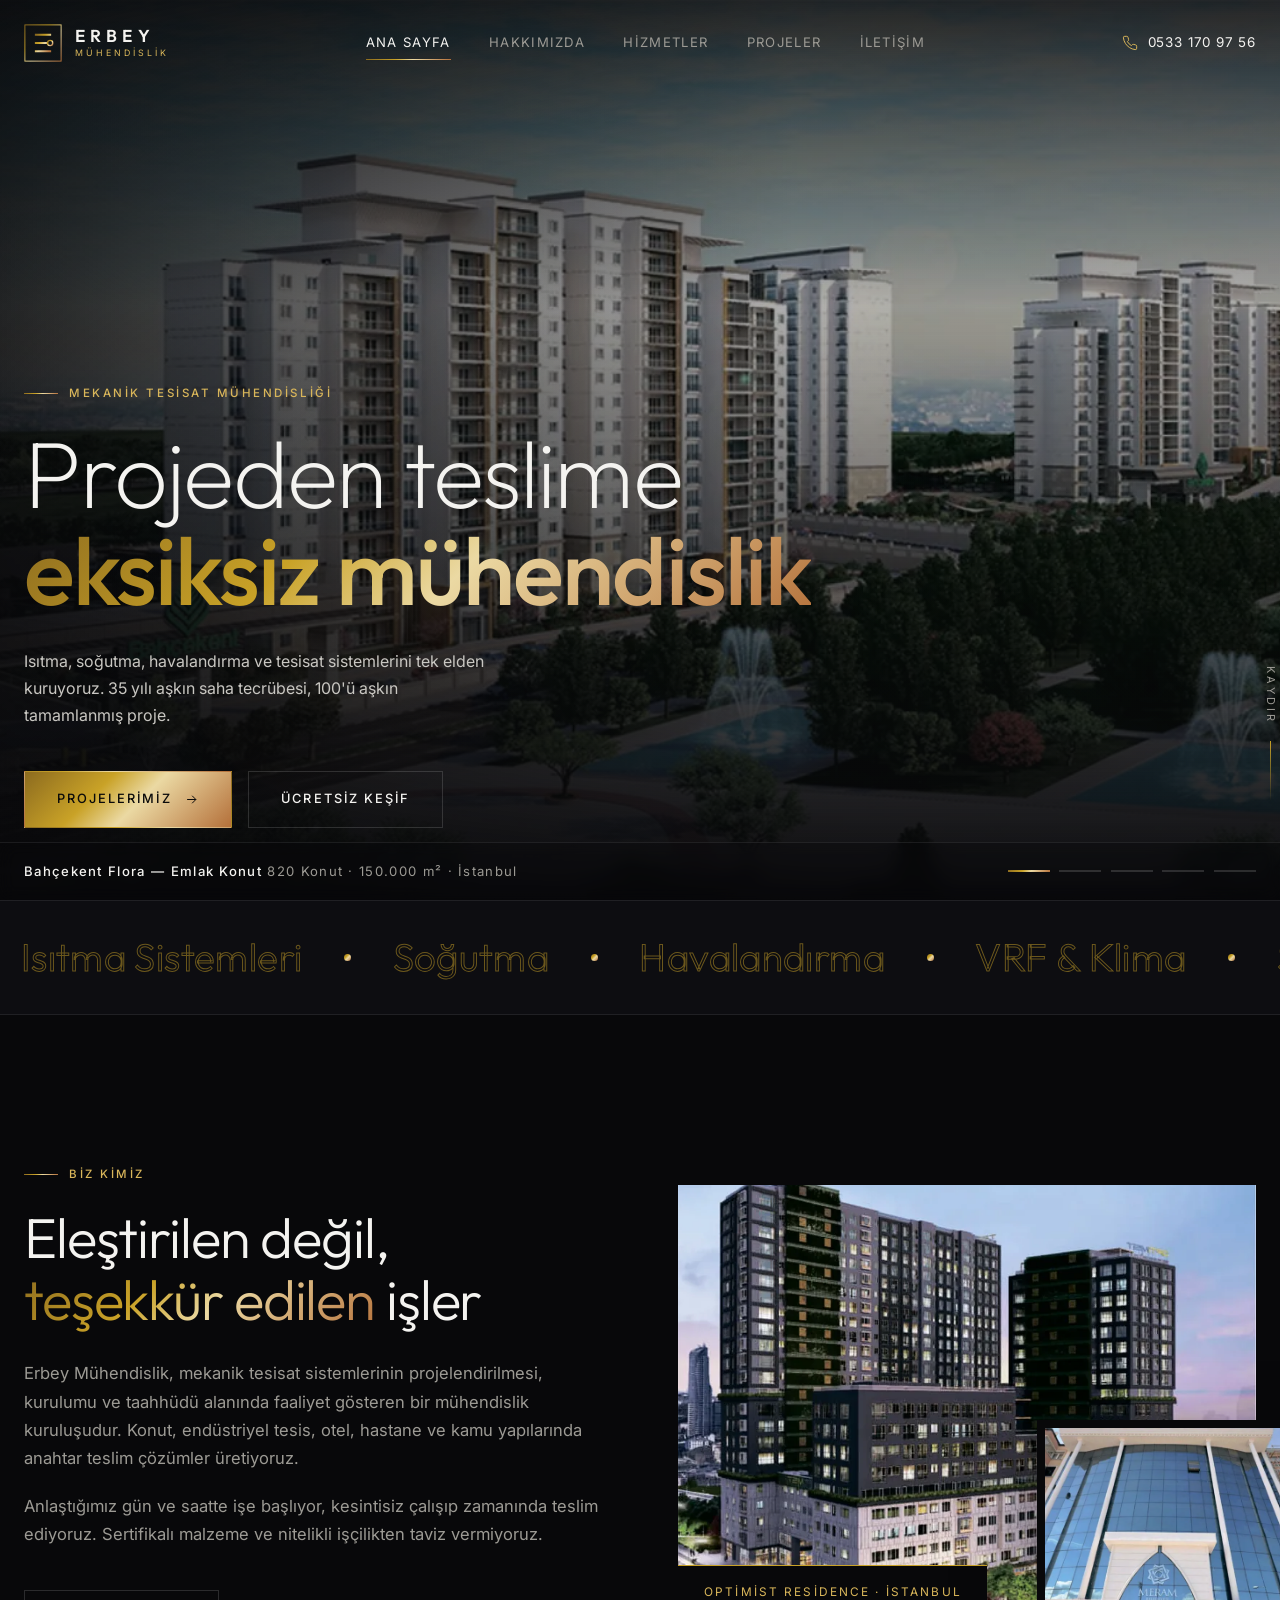
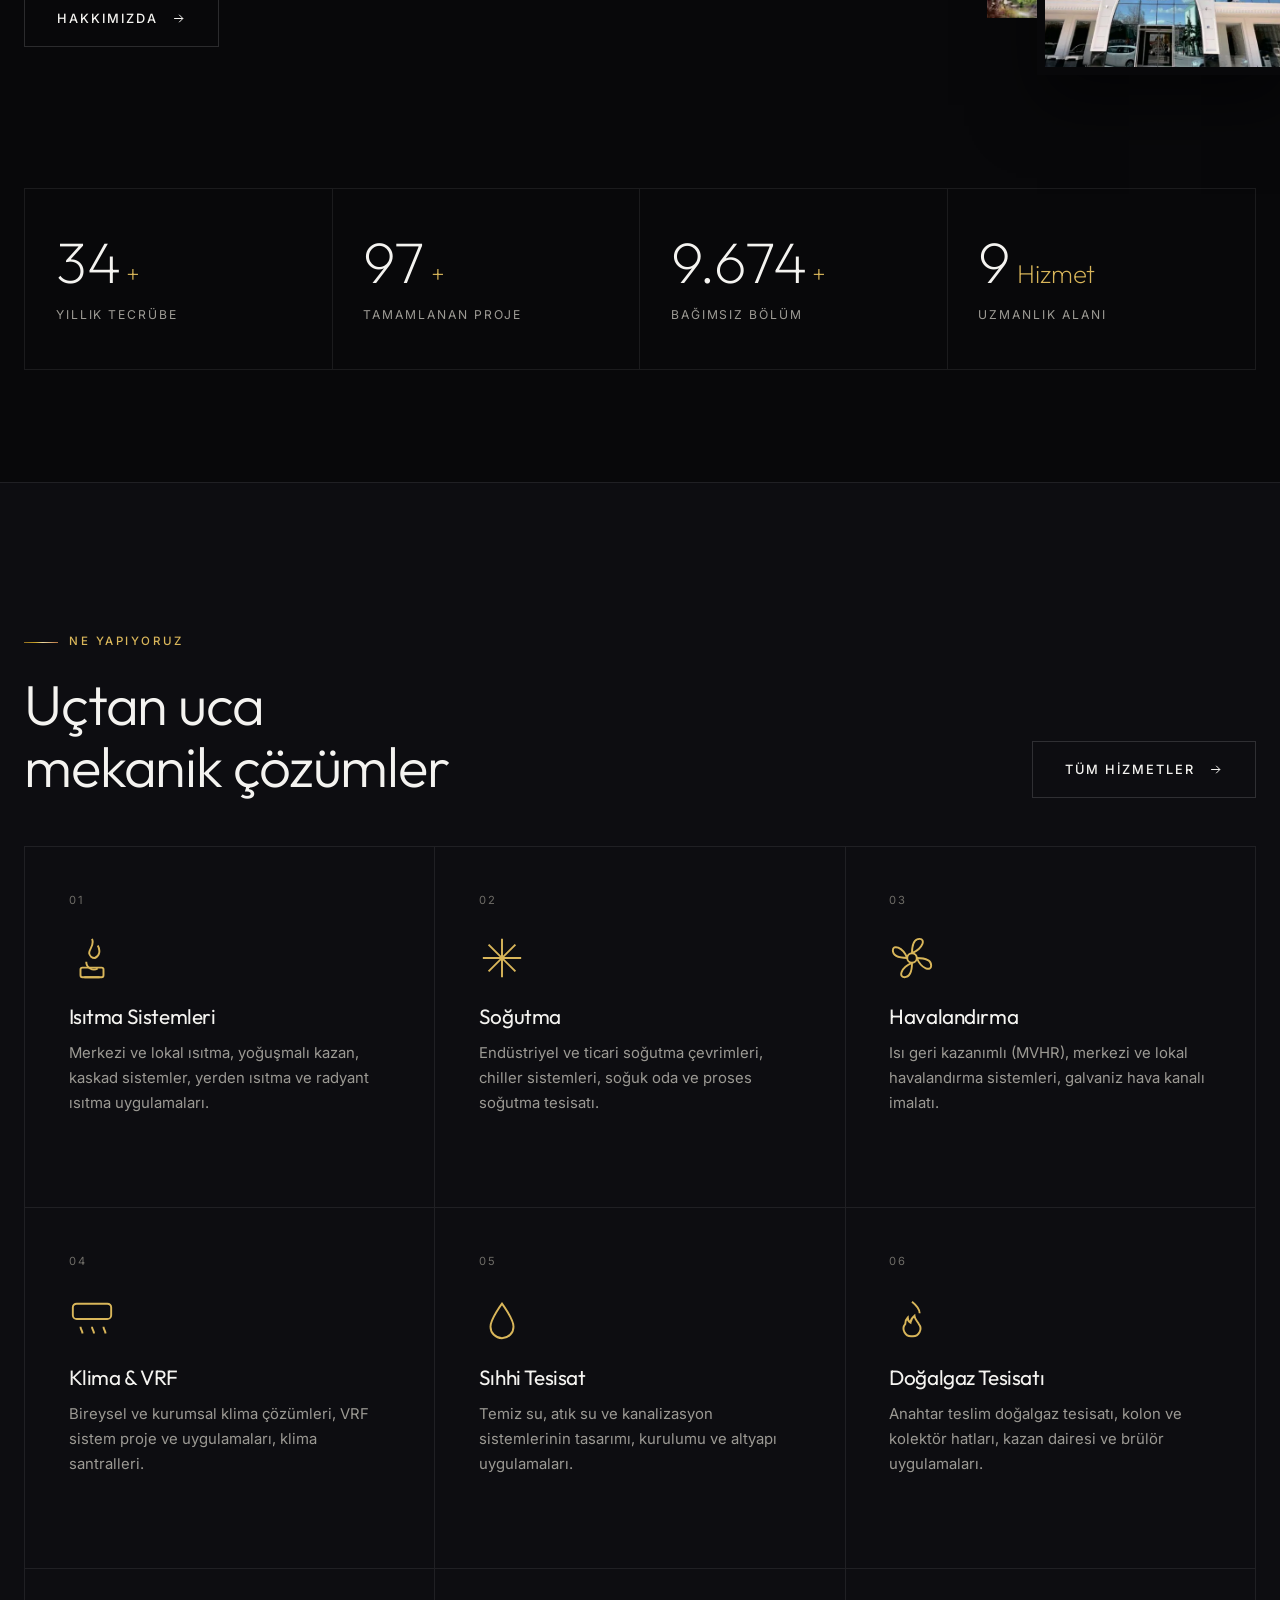
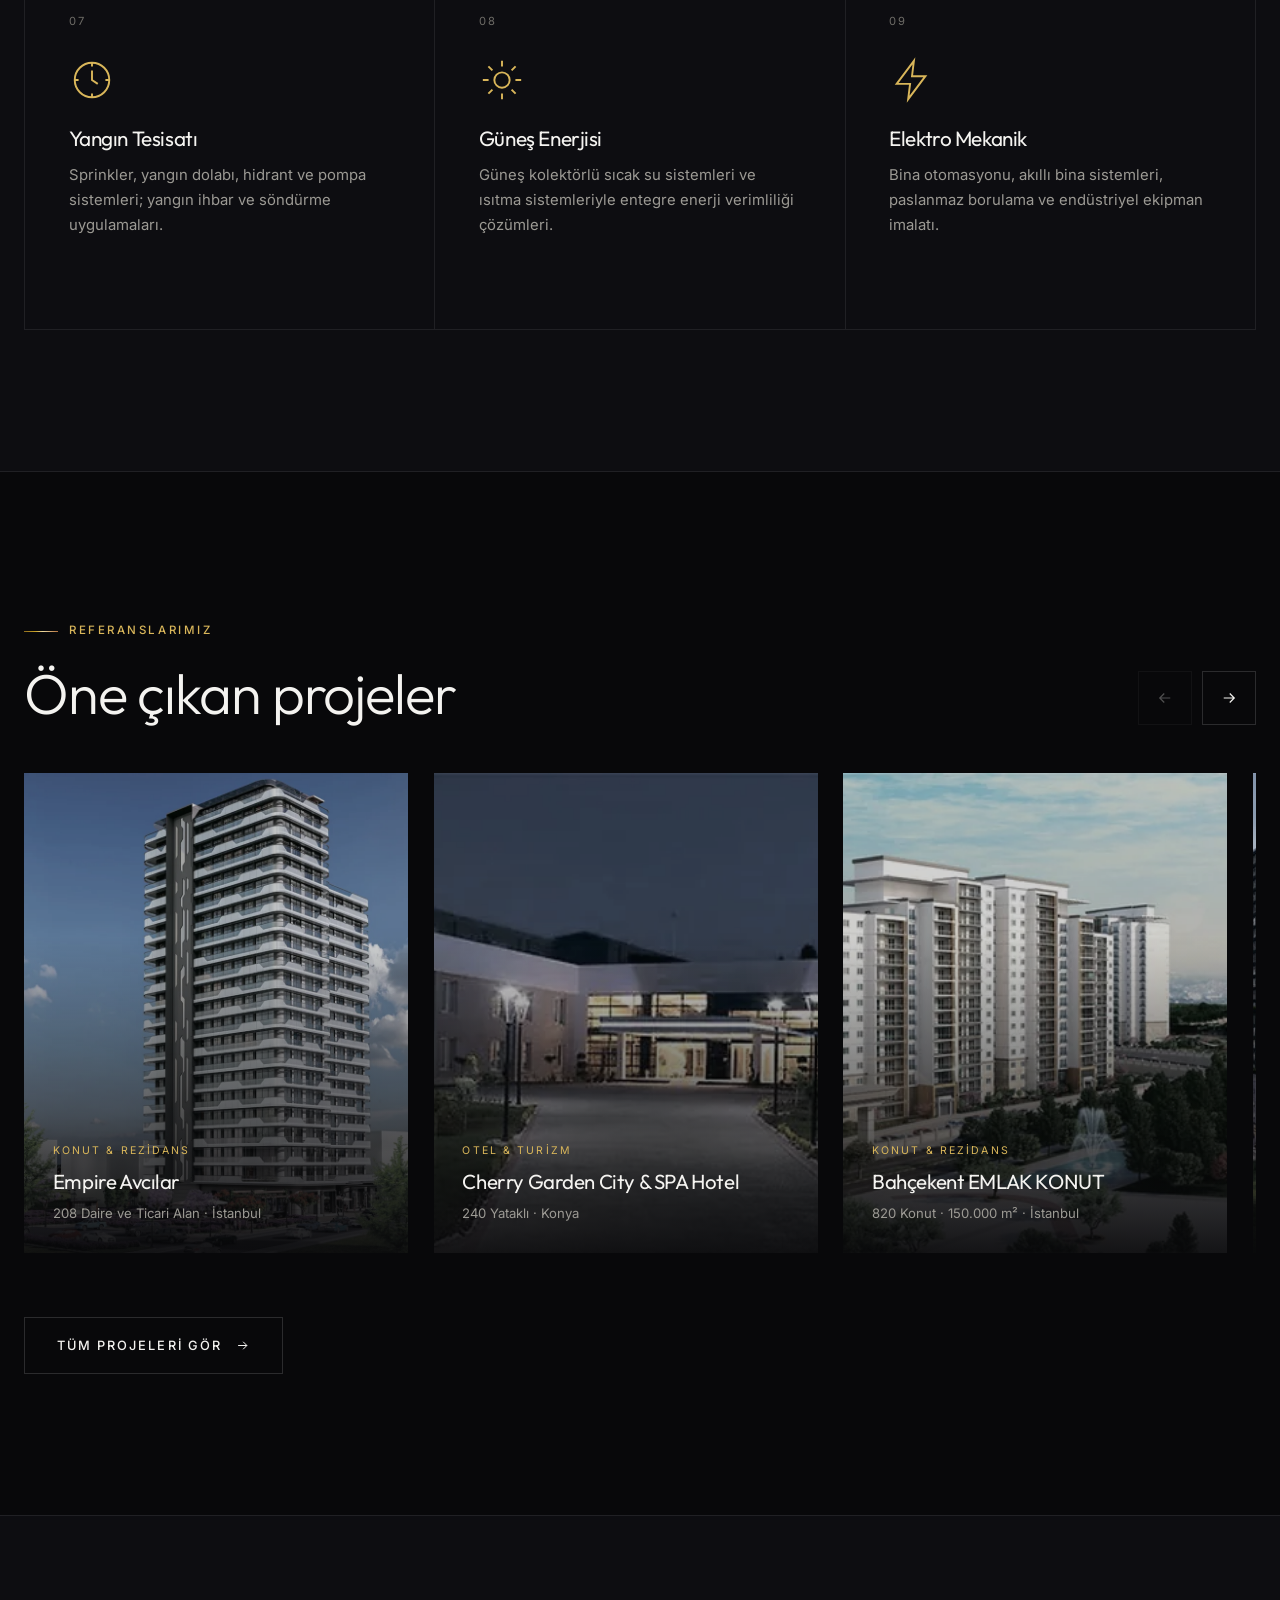
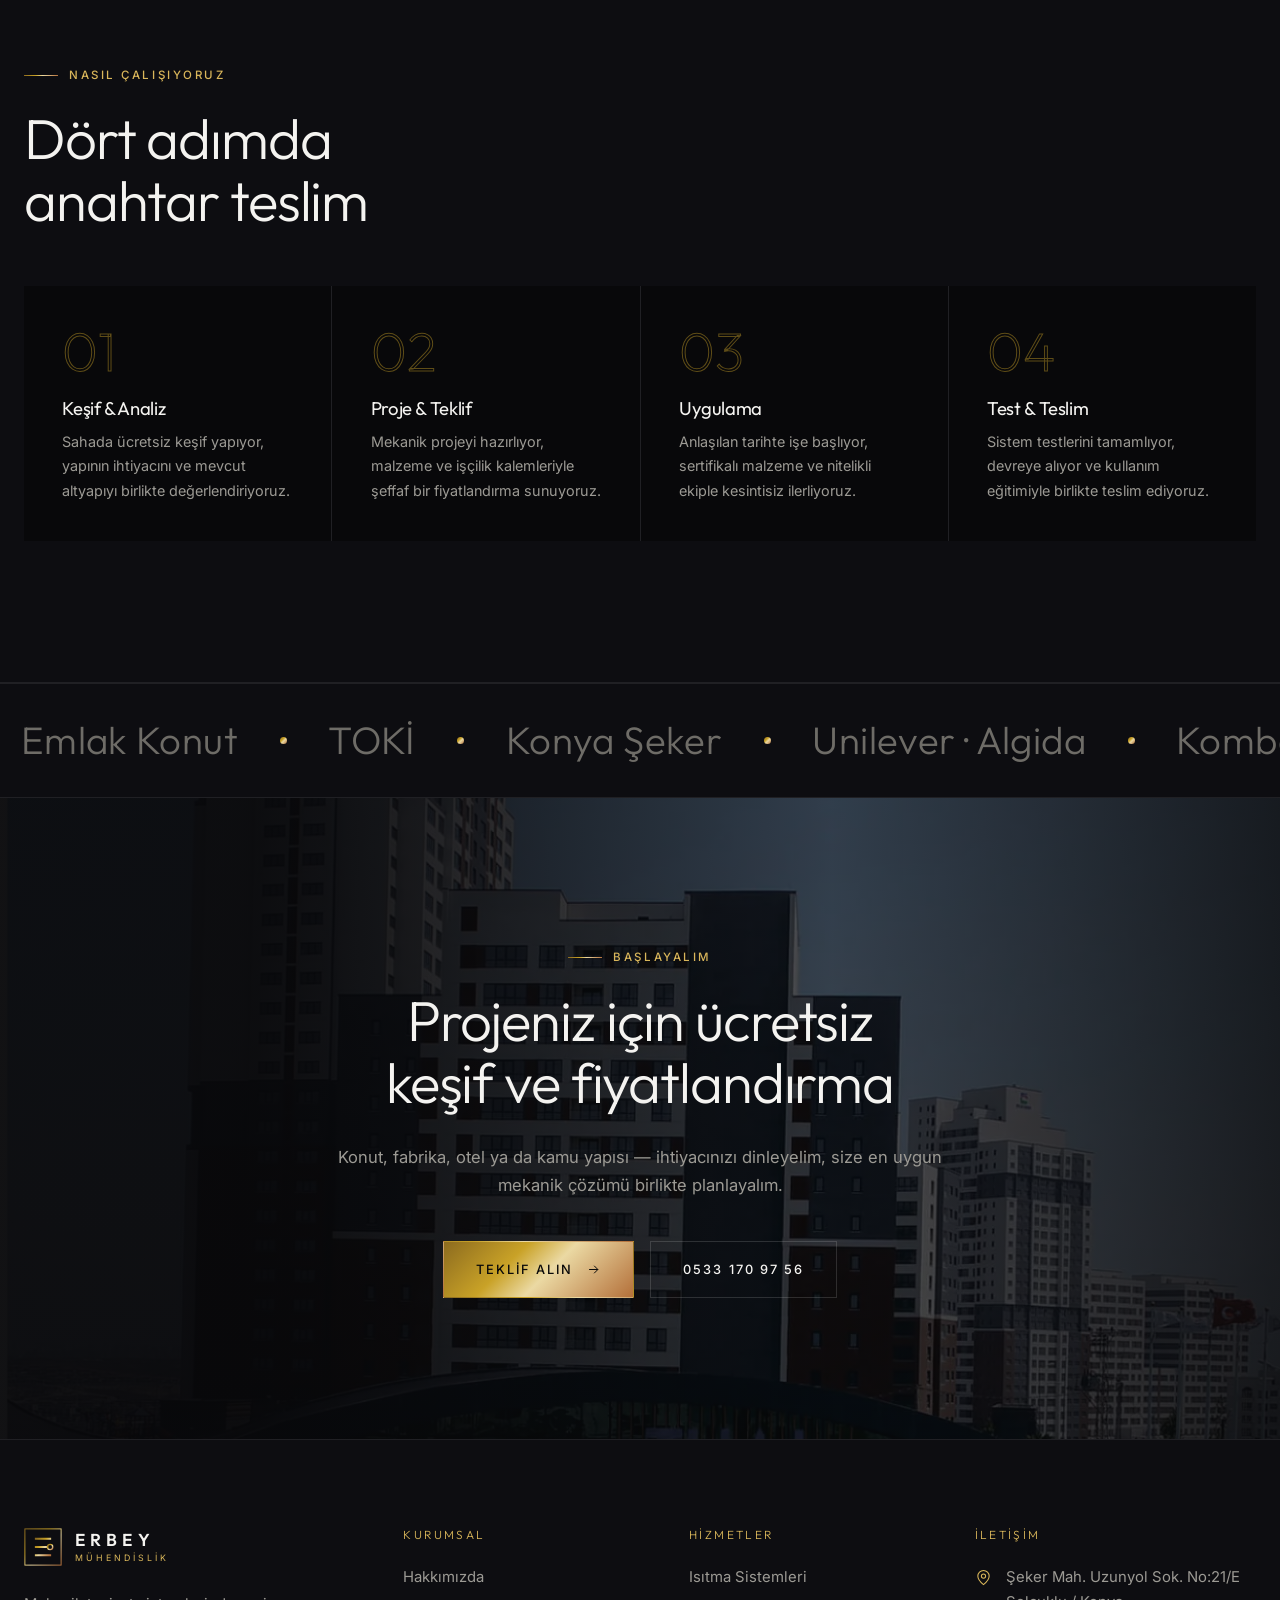
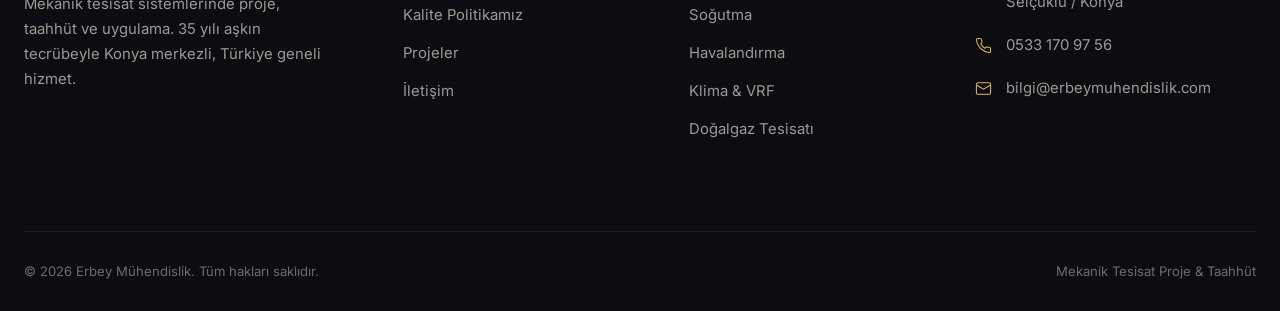
==== index.html @ 3fdb0b30 "Erbey Mühendislik kurumsal web sitesi 5 sayfa (ana sayfa, hakkımızda, hizmetler, projeler, iletişim)" ====
<!DOCTYPE html>
<html lang="tr">
<head>
<meta charset="utf-8">
<meta name="viewport" content="width=device-width, initial-scale=1">
<title>Erbey Mühendislik — Mekanik Tesisat Proje, Taahhüt ve Uygulama</title>
<meta name="description" content="Erbey Mühendislik; ısıtma, soğutma, havalandırma, klima, sıhhi tesisat, doğalgaz ve yangın sistemlerinde 35 yılı aşkın tecrübeyle anahtar teslim mekanik tesisat çözümleri sunar. Konya merkezli, Türkiye geneli.">
<meta name="theme-color" content="#08080A">
<link rel="canonical" href="https://erbeymuhendislik.com/">
<meta property="og:type" content="website">
<meta property="og:title" content="Erbey Mühendislik — Mekanik Tesisat Mühendisliği">
<meta property="og:description" content="35 yılı aşkın tecrübe, 100'ü aşkın referans proje. Anahtar teslim mekanik tesisat.">
<meta property="og:image" content="assets/img/projeler/bahcekent-flora-emlak-konut-istanbul-800.jpg">
<meta property="og:locale" content="tr_TR">

<link rel="icon" href="assets/img/favicon.svg" type="image/svg+xml">
<link rel="preconnect" href="https://fonts.googleapis.com">
<link rel="preconnect" href="https://fonts.gstatic.com" crossorigin>
<link href="https://fonts.googleapis.com/css2?family=Inter:wght@300;400;500&family=Outfit:wght@200;300;400;500;600&display=swap" rel="stylesheet">
<link rel="stylesheet" href="assets/css/style.css">

<script type="application/ld+json">
{
  "@context": "https://schema.org",
  "@type": "GeneralContractor",
  "name": "Erbey Mühendislik",
  "description": "Mekanik tesisat proje, taahhüt ve uygulama hizmetleri",
  "url": "https://erbeymuhendislik.com",
  "telephone": "+90 533 170 97 56",
  "email": "bilgi@erbeymuhendislik.com",
  "address": {
    "@type": "PostalAddress",
    "streetAddress": "Şeker Mah. Uzunyol Sok. No:21/E",
    "addressLocality": "Selçuklu",
    "addressRegion": "Konya",
    "addressCountry": "TR"
  },
  "areaServed": "TR"
}
</script>
</head>
<body>

<!-- Preloader -->
<div class="pre" aria-hidden="true">
  <div class="pre__in">
    <img class="pre__mark" src="assets/img/logo.svg" alt="">
    <div class="pre__bar"><i></i></div>
    <div class="pre__txt">Erbey Mühendislik</div>
  </div>
</div>

<div class="progress" aria-hidden="true"></div>

<!-- Header -->
<header class="hdr">
  <div class="hdr__in">
    <a class="logo" href="index.html" aria-label="Erbey Mühendislik ana sayfa">
      <img class="logo__mark" src="assets/img/logo.svg" alt="">
      <span class="logo__txt">
        <span class="logo__name">ERBEY</span>
        <span class="logo__sub">Mühendislik</span>
      </span>
    </a>

    <nav class="nav" aria-label="Ana menü">
      <a class="nav__link is-active" href="index.html">Ana Sayfa</a>
      <a class="nav__link" href="hakkimizda.html">Hakkımızda</a>
      <a class="nav__link" href="hizmetler.html">Hizmetler</a>
      <a class="nav__link" href="projeler.html">Projeler</a>
      <a class="nav__link" href="iletisim.html">İletişim</a>
    </nav>

    <div class="hdr__cta">
      <a class="hdr__phone" href="tel:+905331709756">
        <svg viewBox="0 0 24 24" fill="none" stroke="currentColor" stroke-width="1.5"><path d="M22 16.9v3a2 2 0 0 1-2.2 2 19.8 19.8 0 0 1-8.6-3.1 19.5 19.5 0 0 1-6-6A19.8 19.8 0 0 1 2.1 4.2 2 2 0 0 1 4.1 2h3a2 2 0 0 1 2 1.7c.1 1 .4 1.9.7 2.8a2 2 0 0 1-.4 2.1L8.1 9.9a16 16 0 0 0 6 6l1.3-1.3a2 2 0 0 1 2.1-.5c.9.4 1.8.6 2.8.7a2 2 0 0 1 1.7 2Z"/></svg>
        0533 170 97 56
      </a>
      <button class="burger" aria-label="Menüyü aç" aria-expanded="false">
        <span></span><span></span><span></span>
      </button>
    </div>
  </div>
</header>

<!-- Mobil menü -->
<div class="mmenu">
  <nav class="mmenu__list" aria-label="Mobil menü">
    <a class="mmenu__link" href="index.html">Ana Sayfa</a>
    <a class="mmenu__link" href="hakkimizda.html">Hakkımızda</a>
    <a class="mmenu__link" href="hizmetler.html">Hizmetler</a>
    <a class="mmenu__link" href="projeler.html">Projeler</a>
    <a class="mmenu__link" href="iletisim.html">İletişim</a>
  </nav>
  <div class="mmenu__foot">
    Şeker Mah. Uzunyol Sok. No:21/E · Selçuklu / Konya
    <a href="tel:+905331709756">0533 170 97 56</a>
    <a href="mailto:bilgi@erbeymuhendislik.com">bilgi@erbeymuhendislik.com</a>
  </div>
</div>

<main>

<!-- ================= HERO ================= -->
<section class="hero">
  <div class="hero__bg">
    <div class="hero__slide is-on" data-name="Bahçekent Flora — Emlak Konut" data-meta="820 Konut · 150.000 m² · İstanbul">
      <picture>
        <source srcset="assets/img/projeler/bahcekent-flora-emlak-konut-istanbul.webp" type="image/webp">
        <img src="assets/img/projeler/bahcekent-flora-emlak-konut-istanbul.jpg" alt="Bahçekent Flora Emlak Konut projesi" fetchpriority="high">
      </picture>
    </div>
    <div class="hero__slide" data-name="Cherry Garden City &amp; SPA Hotel" data-meta="240 Yataklı · Konya">
      <picture>
        <source srcset="assets/img/projeler/cherry-garden-hotel-konya.webp" type="image/webp">
        <img src="assets/img/projeler/cherry-garden-hotel-konya.jpg" alt="Cherry Garden City &amp; SPA Hotel" loading="lazy">
      </picture>
    </div>
    <div class="hero__slide" data-name="Doğaşehir Konutları" data-meta="1200 Daire · 16 Villa · Konya">
      <picture>
        <source srcset="assets/img/projeler/dogasehir-konutlari.webp" type="image/webp">
        <img src="assets/img/projeler/dogasehir-konutlari.jpg" alt="Doğaşehir Konutları" loading="lazy">
      </picture>
    </div>
    <div class="hero__slide" data-name="Avrasya Başakşehir" data-meta="453 Daire ve Ticari Alan · İstanbul">
      <picture>
        <source srcset="assets/img/projeler/avrasya-basaksehir-istanbul.webp" type="image/webp">
        <img src="assets/img/projeler/avrasya-basaksehir-istanbul.jpg" alt="Avrasya Başakşehir projesi" loading="lazy">
      </picture>
    </div>
    <div class="hero__slide" data-name="Konya Şeker Entegre Tesisleri" data-meta="74.000 m² Proses Hattı · Konya">
      <picture>
        <source srcset="assets/img/projeler/konya-seker-entegre-tesisleri.webp" type="image/webp">
        <img src="assets/img/projeler/konya-seker-entegre-tesisleri.jpg" alt="Konya Şeker Entegre Tesisleri" loading="lazy">
      </picture>
    </div>
  </div>

  <div class="hero__in">
    <span class="eyebrow">Mekanik Tesisat Mühendisliği</span>
    <h1 class="hero__title">Projeden teslime<br><b class="gold-text">eksiksiz mühendislik</b></h1>
    <p class="hero__lede">
      Isıtma, soğutma, havalandırma ve tesisat sistemlerini tek elden kuruyoruz.
      35 yılı aşkın saha tecrübesi, 100'ü aşkın tamamlanmış proje.
    </p>
    <div class="hero__actions">
      <a class="btn btn--gold" href="projeler.html">
        Projelerimiz
        <svg viewBox="0 0 24 24" fill="none" stroke="currentColor" stroke-width="1.6"><path d="M5 12h14M13 6l6 6-6 6"/></svg>
      </a>
      <a class="btn" href="iletisim.html">Ücretsiz Keşif</a>
    </div>
  </div>

  <div class="hero__scroll" aria-hidden="true">Kaydır</div>

  <div class="hero__bar">
    <div class="hero__bar-in">
      <div class="hero__caption">
        <b data-cap-name>Bahçekent Flora — Emlak Konut</b>
        <span data-cap-meta>820 Konut · 150.000 m² · İstanbul</span>
      </div>
      <div class="hero__dots">
        <button class="hero__dot is-on" aria-label="1. görsel"><i></i></button>
        <button class="hero__dot" aria-label="2. görsel"><i></i></button>
        <button class="hero__dot" aria-label="3. görsel"><i></i></button>
        <button class="hero__dot" aria-label="4. görsel"><i></i></button>
        <button class="hero__dot" aria-label="5. görsel"><i></i></button>
      </div>
    </div>
  </div>
</section>

<!-- ================= MARQUEE ================= -->
<div class="marquee marquee--gold" aria-hidden="true">
  <div class="marquee__track">
    <span class="marquee__item">Isıtma Sistemleri</span>
    <span class="marquee__item">Soğutma</span>
    <span class="marquee__item">Havalandırma</span>
    <span class="marquee__item">VRF &amp; Klima</span>
    <span class="marquee__item">Sıhhi Tesisat</span>
    <span class="marquee__item">Doğalgaz</span>
    <span class="marquee__item">Yangın Tesisatı</span>
    <span class="marquee__item">Güneş Enerjisi</span>
    <span class="marquee__item">Elektro Mekanik</span>
    <span class="marquee__item">Isıtma Sistemleri</span>
    <span class="marquee__item">Soğutma</span>
    <span class="marquee__item">Havalandırma</span>
    <span class="marquee__item">VRF &amp; Klima</span>
    <span class="marquee__item">Sıhhi Tesisat</span>
    <span class="marquee__item">Doğalgaz</span>
    <span class="marquee__item">Yangın Tesisatı</span>
    <span class="marquee__item">Güneş Enerjisi</span>
    <span class="marquee__item">Elektro Mekanik</span>
  </div>
</div>

<!-- ================= HAKKINDA ================= -->
<section class="pad">
  <div class="shell split">
    <div data-rv="left">
      <span class="eyebrow">Biz Kimiz</span>
      <h2 class="h-lg">Eleştirilen değil,<br><span class="gold-text">teşekkür edilen</span> işler</h2>
      <p class="lede" style="margin-top:1.8rem">
        Erbey Mühendislik, mekanik tesisat sistemlerinin projelendirilmesi, kurulumu ve taahhüdü
        alanında faaliyet gösteren bir mühendislik kuruluşudur. Konut, endüstriyel tesis, otel,
        hastane ve kamu yapılarında anahtar teslim çözümler üretiyoruz.
      </p>
      <p class="lede" style="margin-top:1.2rem">
        Anlaştığımız gün ve saatte işe başlıyor, kesintisiz çalışıp zamanında teslim ediyoruz.
        Sertifikalı malzeme ve nitelikli işçilikten taviz vermiyoruz.
      </p>
      <div style="margin-top:2.6rem">
        <a class="btn" href="hakkimizda.html">
          Hakkımızda
          <svg viewBox="0 0 24 24" fill="none" stroke="currentColor" stroke-width="1.6"><path d="M5 12h14M13 6l6 6-6 6"/></svg>
        </a>
      </div>
    </div>

    <div class="figure-stack" data-rv="right" data-rvd=".15">
      <div class="figure">
        <picture>
          <source srcset="assets/img/projeler/optimist-residence-istanbul-800.webp" type="image/webp">
          <img src="assets/img/projeler/optimist-residence-istanbul-800.jpg" alt="Optimist Residence — İstanbul" loading="lazy">
        </picture>
        <span class="figure__tag">Optimist Residence · İstanbul</span>
      </div>
      <div class="figure figure-stack__b">
        <picture>
          <source srcset="assets/img/projeler/meram-belediyesi-hizmet-binasi-konya-800.webp" type="image/webp">
          <img src="assets/img/projeler/meram-belediyesi-hizmet-binasi-konya-800.jpg" alt="Meram Belediyesi Hizmet Binası" loading="lazy">
        </picture>
      </div>
    </div>
  </div>
</section>

<!-- ================= RAKAMLAR ================= -->
<section style="padding-bottom:clamp(4rem,9vw,7rem)">
  <div class="shell">
    <div class="stats" data-rv>
      <div class="stat">
        <div class="stat__num"><span data-count="35">0</span><i>+</i></div>
        <div class="stat__label">Yıllık Tecrübe</div>
      </div>
      <div class="stat">
        <div class="stat__num"><span data-count="100">0</span><i>+</i></div>
        <div class="stat__label">Tamamlanan Proje</div>
      </div>
      <div class="stat">
        <div class="stat__num"><span data-count="10000">0</span><i>+</i></div>
        <div class="stat__label">Bağımsız Bölüm</div>
      </div>
      <div class="stat">
        <div class="stat__num"><span data-count="9">0</span><i>Hizmet</i></div>
        <div class="stat__label">Uzmanlık Alanı</div>
      </div>
    </div>
  </div>
</section>

<!-- ================= HİZMETLER ================= -->
<section class="pad" style="background:var(--ink-1);border-block:1px solid var(--line)">
  <div class="shell">
    <div class="rail-head" data-rv>
      <div>
        <span class="eyebrow">Ne Yapıyoruz</span>
        <h2 class="h-lg">Uçtan uca<br>mekanik çözümler</h2>
      </div>
      <a class="btn" href="hizmetler.html">
        Tüm Hizmetler
        <svg viewBox="0 0 24 24" fill="none" stroke="currentColor" stroke-width="1.6"><path d="M5 12h14M13 6l6 6-6 6"/></svg>
      </a>
    </div>

    <div class="svc-grid">
      <a class="svc" href="hizmetler.html#isitma" data-rv data-rvd="0">
        <div class="svc__no">01</div>
        <div class="svc__icon"><svg viewBox="0 0 24 24" fill="none" stroke="currentColor"><path d="M12 2c1.5 3.5-1.5 5-1.5 7.5A3 3 0 0 0 13.5 12c2.5-1 3-4 1.5-6.5"/><path d="M8 22h8M9 14a4 4 0 0 0 6 3.5"/><rect x="6" y="17" width="12" height="5" rx="1"/></svg></div>
        <h3 class="svc__title">Isıtma Sistemleri</h3>
        <p class="svc__desc">Merkezi ve lokal ısıtma, yoğuşmalı kazan, kaskad sistemler, yerden ısıtma ve radyant ısıtma uygulamaları.</p>
        <span class="svc__more">İncele →</span>
      </a>

      <a class="svc" href="hizmetler.html#sogutma" data-rv data-rvd=".08">
        <div class="svc__no">02</div>
        <div class="svc__icon"><svg viewBox="0 0 24 24" fill="none" stroke="currentColor"><path d="M12 2v20M2 12h20M5 5l14 14M19 5 5 19"/></svg></div>
        <h3 class="svc__title">Soğutma</h3>
        <p class="svc__desc">Endüstriyel ve ticari soğutma çevrimleri, chiller sistemleri, soğuk oda ve proses soğutma tesisatı.</p>
        <span class="svc__more">İncele →</span>
      </a>

      <a class="svc" href="hizmetler.html#havalandirma" data-rv data-rvd=".16">
        <div class="svc__no">03</div>
        <div class="svc__icon"><svg viewBox="0 0 24 24" fill="none" stroke="currentColor"><circle cx="12" cy="12" r="2.5"/><path d="M12 9.5c0-4 1-7.5 4-7.5s2 5-4 7.5M14.5 12c4 0 7.5 1 7.5 4s-5 2-7.5-4M12 14.5c0 4-1 7.5-4 7.5s-2-5 4-7.5M9.5 12c-4 0-7.5-1-7.5-4s5-2 7.5 4"/></svg></div>
        <h3 class="svc__title">Havalandırma</h3>
        <p class="svc__desc">Isı geri kazanımlı (MVHR), merkezi ve lokal havalandırma sistemleri, galvaniz hava kanalı imalatı.</p>
        <span class="svc__more">İncele →</span>
      </a>

      <a class="svc" href="hizmetler.html#klima" data-rv data-rvd="0">
        <div class="svc__no">04</div>
        <div class="svc__icon"><svg viewBox="0 0 24 24" fill="none" stroke="currentColor"><rect x="2" y="4" width="20" height="8" rx="2"/><path d="M6 8h.01M10 8h.01M6 16c0 1.5 1 2 1 3.5M12 16c0 1.5 1 2 1 3.5M18 16c0 1.5 1 2 1 3.5"/></svg></div>
        <h3 class="svc__title">Klima &amp; VRF</h3>
        <p class="svc__desc">Bireysel ve kurumsal klima çözümleri, VRF sistem proje ve uygulamaları, klima santralleri.</p>
        <span class="svc__more">İncele →</span>
      </a>

      <a class="svc" href="hizmetler.html#sihhi-tesisat" data-rv data-rvd=".08">
        <div class="svc__no">05</div>
        <div class="svc__icon"><svg viewBox="0 0 24 24" fill="none" stroke="currentColor"><path d="M12 22a6 6 0 0 0 6-6c0-4-6-12-6-12S6 12 6 16a6 6 0 0 0 6 6Z"/></svg></div>
        <h3 class="svc__title">Sıhhi Tesisat</h3>
        <p class="svc__desc">Temiz su, atık su ve kanalizasyon sistemlerinin tasarımı, kurulumu ve altyapı uygulamaları.</p>
        <span class="svc__more">İncele →</span>
      </a>

      <a class="svc" href="hizmetler.html#dogalgaz" data-rv data-rvd=".16">
        <div class="svc__no">06</div>
        <div class="svc__icon"><svg viewBox="0 0 24 24" fill="none" stroke="currentColor"><path d="M8.5 14.5A4 4 0 0 0 12 21a4 4 0 0 0 3.5-6.5c-.8-1.4-2-2.3-2.2-4.2-1.2 1-2 2.2-2.1 3.6-1-.5-1.4-1.6-1.4-2.7-1 1-1.3 2.3-1.3 3.3Z"/><path d="M12 3c2.5 2 4 4 4 6"/></svg></div>
        <h3 class="svc__title">Doğalgaz Tesisatı</h3>
        <p class="svc__desc">Anahtar teslim doğalgaz tesisatı, kolon ve kolektör hatları, kazan dairesi ve brülör uygulamaları.</p>
        <span class="svc__more">İncele →</span>
      </a>

      <a class="svc" href="hizmetler.html#yangin" data-rv data-rvd="0">
        <div class="svc__no">07</div>
        <div class="svc__icon"><svg viewBox="0 0 24 24" fill="none" stroke="currentColor"><circle cx="12" cy="12" r="9"/><path d="M12 7v5l3 2"/><path d="M12 3v2M21 12h-2M12 21v-2M3 12h2"/></svg></div>
        <h3 class="svc__title">Yangın Tesisatı</h3>
        <p class="svc__desc">Sprinkler, yangın dolabı, hidrant ve pompa sistemleri; yangın ihbar ve söndürme uygulamaları.</p>
        <span class="svc__more">İncele →</span>
      </a>

      <a class="svc" href="hizmetler.html#gunes" data-rv data-rvd=".08">
        <div class="svc__no">08</div>
        <div class="svc__icon"><svg viewBox="0 0 24 24" fill="none" stroke="currentColor"><circle cx="12" cy="12" r="4"/><path d="M12 2v3M12 19v3M2 12h3M19 12h3M4.9 4.9l2.1 2.1M17 17l2.1 2.1M19.1 4.9 17 7M7 17l-2.1 2.1"/></svg></div>
        <h3 class="svc__title">Güneş Enerjisi</h3>
        <p class="svc__desc">Güneş kolektörlü sıcak su sistemleri ve ısıtma sistemleriyle entegre enerji verimliliği çözümleri.</p>
        <span class="svc__more">İncele →</span>
      </a>

      <a class="svc" href="hizmetler.html#elektro-mekanik" data-rv data-rvd=".16">
        <div class="svc__no">09</div>
        <div class="svc__icon"><svg viewBox="0 0 24 24" fill="none" stroke="currentColor"><path d="M13 2 4 14h7l-1 8 9-12h-7l1-8Z"/></svg></div>
        <h3 class="svc__title">Elektro Mekanik</h3>
        <p class="svc__desc">Bina otomasyonu, akıllı bina sistemleri, paslanmaz borulama ve endüstriyel ekipman imalatı.</p>
        <span class="svc__more">İncele →</span>
      </a>
    </div>
  </div>
</section>

<!-- ================= ÖNE ÇIKAN PROJELER ================= -->
<section class="pad">
  <div class="shell">
    <div class="rail-head" data-rv>
      <div>
        <span class="eyebrow">Referanslarımız</span>
        <h2 class="h-lg">Öne çıkan projeler</h2>
      </div>
      <div class="rail-nav">
        <button class="rail-btn" data-rail-prev aria-label="Önceki">
          <svg viewBox="0 0 24 24" fill="none" stroke="currentColor" stroke-width="1.6"><path d="M19 12H5M11 18l-6-6 6-6"/></svg>
        </button>
        <button class="rail-btn" data-rail-next aria-label="Sonraki">
          <svg viewBox="0 0 24 24" fill="none" stroke="currentColor" stroke-width="1.6"><path d="M5 12h14M13 6l6 6-6 6"/></svg>
        </button>
      </div>
    </div>
  </div>

  <div class="shell">
    <div class="rail" data-rail data-featured></div>
  </div>

  <div class="shell" style="margin-top:2.6rem">
    <a class="btn" href="projeler.html">
      Tüm Projeleri Gör
      <svg viewBox="0 0 24 24" fill="none" stroke="currentColor" stroke-width="1.6"><path d="M5 12h14M13 6l6 6-6 6"/></svg>
    </a>
  </div>
</section>

<!-- ================= SÜREÇ ================= -->
<section class="pad" style="background:var(--ink-1);border-block:1px solid var(--line)">
  <div class="shell">
    <div style="max-width:44rem;margin-bottom:3.4rem" data-rv>
      <span class="eyebrow">Nasıl Çalışıyoruz</span>
      <h2 class="h-lg">Dört adımda<br>anahtar teslim</h2>
    </div>
    <div class="steps" data-rv>
      <div class="step">
        <div class="step__no">01</div>
        <h3 class="step__title">Keşif &amp; Analiz</h3>
        <p class="step__desc">Sahada ücretsiz keşif yapıyor, yapının ihtiyacını ve mevcut altyapıyı birlikte değerlendiriyoruz.</p>
      </div>
      <div class="step">
        <div class="step__no">02</div>
        <h3 class="step__title">Proje &amp; Teklif</h3>
        <p class="step__desc">Mekanik projeyi hazırlıyor, malzeme ve işçilik kalemleriyle şeffaf bir fiyatlandırma sunuyoruz.</p>
      </div>
      <div class="step">
        <div class="step__no">03</div>
        <h3 class="step__title">Uygulama</h3>
        <p class="step__desc">Anlaşılan tarihte işe başlıyor, sertifikalı malzeme ve nitelikli ekiple kesintisiz ilerliyoruz.</p>
      </div>
      <div class="step">
        <div class="step__no">04</div>
        <h3 class="step__title">Test &amp; Teslim</h3>
        <p class="step__desc">Sistem testlerini tamamlıyor, devreye alıyor ve kullanım eğitimiyle birlikte teslim ediyoruz.</p>
      </div>
    </div>
  </div>
</section>

<!-- ================= MARKA ŞERİDİ ================= -->
<div class="marquee marquee--rev" aria-hidden="true" style="--dur:34s">
  <div class="marquee__track">
    <span class="marquee__item">Emlak Konut</span>
    <span class="marquee__item">TOKİ</span>
    <span class="marquee__item">Konya Şeker</span>
    <span class="marquee__item">Unilever · Algida</span>
    <span class="marquee__item">Kombassan Holding</span>
    <span class="marquee__item">Meram Belediyesi</span>
    <span class="marquee__item">Selçuklu Belediyesi</span>
    <span class="marquee__item">Pakpen</span>
    <span class="marquee__item">Novaland</span>
    <span class="marquee__item">Emlak Konut</span>
    <span class="marquee__item">TOKİ</span>
    <span class="marquee__item">Konya Şeker</span>
    <span class="marquee__item">Unilever · Algida</span>
    <span class="marquee__item">Kombassan Holding</span>
    <span class="marquee__item">Meram Belediyesi</span>
    <span class="marquee__item">Selçuklu Belediyesi</span>
    <span class="marquee__item">Pakpen</span>
    <span class="marquee__item">Novaland</span>
  </div>
</div>

<!-- ================= CTA ================= -->
<section class="cta pad">
  <div class="cta__bg">
    <picture>
      <source srcset="assets/img/projeler/tual-bahcekent-istanbul.webp" type="image/webp">
      <img src="assets/img/projeler/tual-bahcekent-istanbul.jpg" alt="" loading="lazy">
    </picture>
  </div>
  <div class="shell cta__in" data-rv="zoom">
    <span class="eyebrow" style="justify-content:center">Başlayalım</span>
    <h2 class="h-lg">Projeniz için ücretsiz<br>keşif ve fiyatlandırma</h2>
    <p class="lede" style="margin:1.8rem auto 2.6rem">
      Konut, fabrika, otel ya da kamu yapısı — ihtiyacınızı dinleyelim,
      size en uygun mekanik çözümü birlikte planlayalım.
    </p>
    <div style="display:flex;gap:1rem;flex-wrap:wrap;justify-content:center">
      <a class="btn btn--gold" href="iletisim.html">
        Teklif Alın
        <svg viewBox="0 0 24 24" fill="none" stroke="currentColor" stroke-width="1.6"><path d="M5 12h14M13 6l6 6-6 6"/></svg>
      </a>
      <a class="btn" href="tel:+905331709756">0533 170 97 56</a>
    </div>
  </div>
</section>

</main>

<!-- ================= FOOTER ================= -->
<footer class="ftr">
  <div class="shell ftr__top">
    <div>
      <a class="logo" href="index.html">
        <img class="logo__mark" src="assets/img/logo.svg" alt="">
        <span class="logo__txt">
          <span class="logo__name">ERBEY</span>
          <span class="logo__sub">Mühendislik</span>
        </span>
      </a>
      <p class="ftr__about">
        Mekanik tesisat sistemlerinde proje, taahhüt ve uygulama.
        35 yılı aşkın tecrübeyle Konya merkezli, Türkiye geneli hizmet.
      </p>
    </div>

    <div>
      <h4 class="ftr__h">Kurumsal</h4>
      <ul class="ftr__list">
        <li><a href="hakkimizda.html">Hakkımızda</a></li>
        <li><a href="hakkimizda.html#kalite">Kalite Politikamız</a></li>
        <li><a href="projeler.html">Projeler</a></li>
        <li><a href="iletisim.html">İletişim</a></li>
      </ul>
    </div>

    <div>
      <h4 class="ftr__h">Hizmetler</h4>
      <ul class="ftr__list">
        <li><a href="hizmetler.html#isitma">Isıtma Sistemleri</a></li>
        <li><a href="hizmetler.html#sogutma">Soğutma</a></li>
        <li><a href="hizmetler.html#havalandirma">Havalandırma</a></li>
        <li><a href="hizmetler.html#klima">Klima &amp; VRF</a></li>
        <li><a href="hizmetler.html#dogalgaz">Doğalgaz Tesisatı</a></li>
      </ul>
    </div>

    <div>
      <h4 class="ftr__h">İletişim</h4>
      <div class="ftr__contact">
        <div class="ftr__item">
          <svg viewBox="0 0 24 24" fill="none" stroke="currentColor" stroke-width="1.5"><path d="M20 10c0 6-8 12-8 12s-8-6-8-12a8 8 0 0 1 16 0Z"/><circle cx="12" cy="10" r="3"/></svg>
          <span>Şeker Mah. Uzunyol Sok. No:21/E<br>Selçuklu / Konya</span>
        </div>
        <div class="ftr__item">
          <svg viewBox="0 0 24 24" fill="none" stroke="currentColor" stroke-width="1.5"><path d="M22 16.9v3a2 2 0 0 1-2.2 2 19.8 19.8 0 0 1-8.6-3.1 19.5 19.5 0 0 1-6-6A19.8 19.8 0 0 1 2.1 4.2 2 2 0 0 1 4.1 2h3a2 2 0 0 1 2 1.7c.1 1 .4 1.9.7 2.8a2 2 0 0 1-.4 2.1L8.1 9.9a16 16 0 0 0 6 6l1.3-1.3a2 2 0 0 1 2.1-.5c.9.4 1.8.6 2.8.7a2 2 0 0 1 1.7 2Z"/></svg>
          <a href="tel:+905331709756">0533 170 97 56</a>
        </div>
        <div class="ftr__item">
          <svg viewBox="0 0 24 24" fill="none" stroke="currentColor" stroke-width="1.5"><rect x="2" y="4" width="20" height="16" rx="2"/><path d="m2 7 10 6 10-6"/></svg>
          <a href="mailto:bilgi@erbeymuhendislik.com">bilgi@erbeymuhendislik.com</a>
        </div>
      </div>
    </div>
  </div>

  <div class="shell ftr__bot">
    <span>© <span data-year>2026</span> Erbey Mühendislik. Tüm hakları saklıdır.</span>
    <span>Mekanik Tesisat Proje &amp; Taahhüt</span>
  </div>
</footer>

<button class="totop" aria-label="Yukarı çık">
  <svg viewBox="0 0 24 24" fill="none" stroke="currentColor" stroke-width="1.6"><path d="M12 19V5M5 12l7-7 7 7"/></svg>
</button>

<script src="assets/js/projects.js"></script>
<script src="assets/js/main.js"></script>
</body>
</html>
---- assets/css/style.css ----
/* ==========================================================================
   ERBEY MÜHENDİSLİK — Ana stil dosyası
   Koyu tema + altın/bakır aksan
   ========================================================================== */

/* --- Değişkenler ------------------------------------------------------- */
:root {
  --ink:        #08080A;
  --ink-1:      #0D0D11;
  --ink-2:      #131318;
  --ink-3:      #1A1A21;
  --line:       rgba(255, 255, 255, .08);
  --line-2:     rgba(255, 255, 255, .14);

  --gold:       #C9A227;
  --gold-soft:  #D9B65A;
  --gold-lite:  #EBD9A3;
  --copper:     #B4703A;

  --text:       #F4F3F0;
  --muted:      #9C9A94;
  --muted-2:    #6E6C67;

  --grad-gold:  linear-gradient(135deg, #8C6B1F 0%, #C9A227 35%, #EBD9A3 55%, #B4703A 100%);

  --shell:      min(1320px, 100% - 3rem);
  --r:          2px;

  --ease:       cubic-bezier(.22, 1, .36, 1);
  --ease-io:    cubic-bezier(.65, 0, .35, 1);

  --hdr-h:      86px;
}

/* --- Reset ------------------------------------------------------------- */
*, *::before, *::after { box-sizing: border-box; }

html {
  scroll-behavior: smooth;
  -webkit-text-size-adjust: 100%;
  overflow-x: clip;
}

body {
  margin: 0;
  background: var(--ink);
  color: var(--text);
  font-family: 'Inter', -apple-system, BlinkMacSystemFont, 'Segoe UI', Roboto, sans-serif;
  font-size: 16px;
  line-height: 1.7;
  font-weight: 400;
  overflow-x: hidden;
  -webkit-font-smoothing: antialiased;
  -moz-osx-font-smoothing: grayscale;
}

body.no-scroll { overflow: hidden; }

img { max-width: 100%; display: block; }
a { color: inherit; text-decoration: none; }
button { font: inherit; color: inherit; background: none; border: 0; cursor: pointer; }
input, textarea, select { font: inherit; color: inherit; }

h1, h2, h3, h4 {
  font-family: 'Outfit', 'Inter', sans-serif;
  font-weight: 300;
  line-height: 1.1;
  letter-spacing: -.02em;
  margin: 0;
}

::selection { background: var(--gold); color: #000; }

/* --- Yardımcılar ------------------------------------------------------- */
.shell { width: var(--shell); margin-inline: auto; }

.eyebrow {
  display: inline-flex;
  align-items: center;
  gap: .7rem;
  font-size: .72rem;
  font-weight: 500;
  letter-spacing: .22em;
  text-transform: uppercase;
  color: var(--gold-soft);
  margin-bottom: 1.4rem;
}
.eyebrow::before {
  content: '';
  width: 34px;
  height: 1px;
  background: var(--grad-gold);
}

.h-xl { font-size: clamp(2.4rem, 6vw, 5rem); }
.h-lg { font-size: clamp(2rem, 4.4vw, 3.6rem); }
.h-md { font-size: clamp(1.5rem, 2.6vw, 2.2rem); }

.gold-text {
  background: var(--grad-gold);
  -webkit-background-clip: text;
  background-clip: text;
  color: transparent;
}

.lede {
  font-size: clamp(1rem, 1.3vw, 1.15rem);
  color: var(--muted);
  max-width: 62ch;
}

section { position: relative; }
.pad { padding-block: clamp(5rem, 11vw, 9rem); }

.rule {
  height: 1px;
  background: linear-gradient(90deg, transparent, var(--line-2), transparent);
  border: 0;
  margin: 0;
}

/* --- Butonlar ---------------------------------------------------------- */
.btn {
  --bg: transparent;
  position: relative;
  display: inline-flex;
  align-items: center;
  gap: .8rem;
  padding: 1.05rem 2rem;
  font-size: .8rem;
  font-weight: 500;
  letter-spacing: .16em;
  text-transform: uppercase;
  border: 1px solid var(--line-2);
  background: var(--bg);
  overflow: hidden;
  isolation: isolate;
  transition: color .45s var(--ease), border-color .45s var(--ease);
}
.btn::before {
  content: '';
  position: absolute;
  inset: 0;
  background: var(--grad-gold);
  transform: translateY(101%);
  transition: transform .5s var(--ease);
  z-index: -1;
}
.btn:hover { color: #0A0A0A; border-color: transparent; }
.btn:hover::before { transform: translateY(0); }
.btn svg { width: 15px; height: 15px; transition: transform .45s var(--ease); }
.btn:hover svg { transform: translateX(4px); }

.btn--gold { background: var(--grad-gold); color: #0A0A0A; border-color: transparent; }
.btn--gold::before { background: var(--text); }
.btn--gold:hover { color: #0A0A0A; }

/* --- Header ------------------------------------------------------------ */
.hdr {
  position: fixed;
  inset: 0 0 auto;
  z-index: 90;
  height: var(--hdr-h);
  display: flex;
  align-items: center;
  transition: height .45s var(--ease), background .45s var(--ease),
              backdrop-filter .45s var(--ease), border-color .45s var(--ease);
  border-bottom: 1px solid transparent;
}
.hdr.is-stuck {
  height: 68px;
  background: rgba(8, 8, 10, .82);
  backdrop-filter: blur(18px) saturate(1.4);
  -webkit-backdrop-filter: blur(18px) saturate(1.4);
  border-bottom-color: var(--line);
}
.hdr__in {
  width: var(--shell);
  margin-inline: auto;
  display: flex;
  align-items: center;
  justify-content: space-between;
  gap: 2rem;
}

/* Logo */
.logo { display: flex; align-items: center; gap: .8rem; flex-shrink: 0; }
.logo__mark { width: 38px; height: 38px; flex-shrink: 0; }
.logo__txt { display: flex; flex-direction: column; line-height: 1; }
.logo__name {
  font-family: 'Outfit', sans-serif;
  font-size: 1.08rem;
  font-weight: 600;
  letter-spacing: .3em;
}
.logo__sub {
  font-size: .55rem;
  letter-spacing: .34em;
  color: var(--gold-soft);
  margin-top: .34rem;
  text-transform: uppercase;
}

/* Menü */
.nav { display: flex; align-items: center; gap: 2.4rem; }
.nav__link {
  position: relative;
  font-size: .82rem;
  font-weight: 400;
  letter-spacing: .1em;
  text-transform: uppercase;
  color: var(--muted);
  padding-block: .4rem;
  transition: color .35s var(--ease);
}
.nav__link::after {
  content: '';
  position: absolute;
  left: 0; bottom: 0;
  width: 100%;
  height: 1px;
  background: var(--grad-gold);
  transform: scaleX(0);
  transform-origin: right;
  transition: transform .45s var(--ease);
}
.nav__link:hover, .nav__link.is-active { color: var(--text); }
.nav__link:hover::after, .nav__link.is-active::after { transform: scaleX(1); transform-origin: left; }

.hdr__cta { display: flex; align-items: center; gap: 1.2rem; }
.hdr__phone {
  display: flex;
  align-items: center;
  gap: .6rem;
  font-size: .84rem;
  letter-spacing: .06em;
  color: var(--text);
  white-space: nowrap;
}
.hdr__phone svg { width: 16px; height: 16px; color: var(--gold-soft); }

/* Mobil menü butonu */
.burger {
  display: none;
  width: 44px; height: 44px;
  position: relative;
  z-index: 101;
}
.burger span {
  position: absolute;
  left: 10px;
  width: 24px; height: 1.5px;
  background: var(--text);
  transition: transform .4s var(--ease), opacity .3s var(--ease), width .4s var(--ease);
}
.burger span:nth-child(1) { top: 17px; }
.burger span:nth-child(2) { top: 23px; width: 16px; }
.burger span:nth-child(3) { top: 29px; }
.burger.is-open span:nth-child(1) { transform: translateY(6px) rotate(45deg); }
.burger.is-open span:nth-child(2) { opacity: 0; }
.burger.is-open span:nth-child(3) { transform: translateY(-6px) rotate(-45deg); }

/* Mobil menü paneli */
.mmenu {
  position: fixed;
  inset: 0;
  z-index: 100;
  background: var(--ink-1);
  display: flex;
  flex-direction: column;
  justify-content: center;
  padding: 6rem 2rem 3rem;
  clip-path: circle(0% at calc(100% - 40px) 40px);
  transition: clip-path .8s var(--ease);
  visibility: hidden;
}
.mmenu.is-open { clip-path: circle(150% at calc(100% - 40px) 40px); visibility: visible; }
.mmenu__list { display: flex; flex-direction: column; gap: .4rem; }
.mmenu__link {
  font-family: 'Outfit', sans-serif;
  font-size: clamp(1.9rem, 8vw, 2.8rem);
  font-weight: 300;
  letter-spacing: -.01em;
  padding-block: .5rem;
  border-bottom: 1px solid var(--line);
  opacity: 0;
  transform: translateY(24px);
  transition: opacity .5s var(--ease), transform .5s var(--ease), color .3s;
}
.mmenu.is-open .mmenu__link { opacity: 1; transform: none; }
.mmenu__link:hover { color: var(--gold-soft); }
.mmenu__foot { margin-top: 2.5rem; color: var(--muted); font-size: .9rem; }
.mmenu__foot a { display: block; margin-top: .4rem; color: var(--gold-soft); }

/* --- Hero -------------------------------------------------------------- */
.hero {
  position: relative;
  height: 100svh;
  min-height: 620px;
  display: flex;
  align-items: flex-end;
  overflow: hidden;
}
.hero__bg { position: absolute; inset: 0; }
.hero__slide {
  position: absolute;
  inset: 0;
  opacity: 0;
  transition: opacity 1.5s var(--ease-io);
}
.hero__slide.is-on { opacity: 1; }
.hero__slide img {
  width: 100%; height: 100%;
  object-fit: cover;
  transform: scale(1.12);
  transition: transform 8s linear;
  will-change: transform;
}
.hero__slide.is-on img { transform: scale(1); }
.hero__bg::after {
  content: '';
  position: absolute;
  inset: 0;
  background:
    linear-gradient(180deg, rgba(8,8,10,.86) 0%, rgba(8,8,10,.24) 34%, rgba(8,8,10,.68) 72%, var(--ink) 100%),
    linear-gradient(90deg, rgba(8,8,10,.82) 0%, rgba(8,8,10,.1) 62%);
}

.hero__in {
  position: relative;
  width: var(--shell);
  margin-inline: auto;
  padding-bottom: clamp(3rem, 8vh, 6rem);
  z-index: 2;
}
.hero__title {
  font-size: clamp(2.6rem, 7.4vw, 6.2rem);
  font-weight: 200;
  line-height: 1.02;
  max-width: 16ch;
  margin-bottom: 1.8rem;
}
.hero__title b { font-weight: 500; }
.hero__lede { max-width: 46ch; color: #C9C7C2; margin-bottom: 2.6rem; }
.hero__actions { display: flex; flex-wrap: wrap; gap: 1rem; }

/* Hero alt bar */
.hero__bar {
  position: absolute;
  left: 0; right: 0; bottom: 0;
  z-index: 3;
  border-top: 1px solid var(--line);
  background: rgba(8, 8, 10, .3);
  backdrop-filter: blur(8px);
  -webkit-backdrop-filter: blur(8px);
}
.hero__bar-in {
  width: var(--shell);
  margin-inline: auto;
  display: flex;
  align-items: center;
  justify-content: space-between;
  gap: 2rem;
  padding-block: 1.1rem;
}
.hero__caption { font-size: .82rem; letter-spacing: .1em; color: var(--muted); }
.hero__caption b { color: var(--text); font-weight: 500; }
.hero__dots { display: flex; gap: .6rem; }
.hero__dot {
  width: 42px; height: 2px;
  background: var(--line-2);
  position: relative;
  overflow: hidden;
}
.hero__dot i {
  position: absolute;
  inset: 0;
  background: var(--grad-gold);
  transform: scaleX(0);
  transform-origin: left;
}
.hero__dot.is-on i { animation: dotFill 6s linear forwards; }
@keyframes dotFill { to { transform: scaleX(1); } }

.hero__scroll {
  position: absolute;
  right: 0; bottom: 6.2rem;
  z-index: 3;
  writing-mode: vertical-rl;
  font-size: .68rem;
  letter-spacing: .3em;
  text-transform: uppercase;
  color: var(--muted);
  display: flex;
  align-items: center;
  gap: 1rem;
}
.hero__scroll::after {
  content: '';
  width: 1px; height: 60px;
  background: linear-gradient(var(--gold), transparent);
  animation: scrollPulse 2.4s var(--ease-io) infinite;
}
@keyframes scrollPulse {
  0%   { transform: scaleY(0); transform-origin: top; }
  45%  { transform: scaleY(1); transform-origin: top; }
  55%  { transform: scaleY(1); transform-origin: bottom; }
  100% { transform: scaleY(0); transform-origin: bottom; }
}

/* --- Marquee (kayan şerit) --------------------------------------------- */
.marquee {
  --dur: 42s;
  overflow: hidden;
  border-block: 1px solid var(--line);
  padding-block: 1.5rem;
  background: var(--ink-1);
  user-select: none;
}
.marquee__track {
  display: flex;
  width: max-content;
  animation: mq var(--dur) linear infinite;
}
.marquee--rev .marquee__track { animation-direction: reverse; }
.marquee:hover .marquee__track { animation-play-state: paused; }
@keyframes mq { to { transform: translateX(-50%); } }

.marquee__item {
  display: inline-flex;
  align-items: center;
  gap: 2.6rem;
  padding-inline: 1.3rem;
  font-family: 'Outfit', sans-serif;
  font-size: clamp(1.4rem, 3vw, 2.4rem);
  font-weight: 300;
  letter-spacing: .01em;
  white-space: nowrap;
  color: var(--muted-2);
  transition: color .4s;
}
.marquee__item:hover { color: var(--gold-soft); }
.marquee__item::after {
  content: '';
  width: 7px; height: 7px;
  border-radius: 50%;
  background: var(--grad-gold);
  flex-shrink: 0;
}
.marquee--gold .marquee__item { color: transparent; -webkit-text-stroke: 1px rgba(201,162,39,.5); }
.marquee--gold .marquee__item:hover {
  color: var(--gold-soft); -webkit-text-stroke-color: transparent;
}

/* --- Intro / hakkında -------------------------------------------------- */
.split {
  display: grid;
  grid-template-columns: 1fr 1fr;
  gap: clamp(2.5rem, 6vw, 6rem);
  align-items: center;
}
.split--top { align-items: start; }

.figure {
  position: relative;
  overflow: hidden;
}
.figure img {
  width: 100%;
  aspect-ratio: 4 / 3;
  object-fit: cover;
  transition: transform 1.4s var(--ease);
}
.figure:hover img { transform: scale(1.05); }
.figure--tall img { aspect-ratio: 3 / 4; }
.figure__tag {
  position: absolute;
  left: 0; bottom: 0;
  background: var(--ink);
  border-top: 1px solid var(--gold);
  padding: 1rem 1.6rem;
  font-size: .74rem;
  letter-spacing: .18em;
  text-transform: uppercase;
  color: var(--gold-soft);
}

.figure-stack { position: relative; }
.figure-stack__b {
  position: absolute;
  right: -6%; bottom: -13%;
  width: 44%;
  border: 8px solid var(--ink);
  box-shadow: 0 30px 60px rgba(0, 0, 0, .5);
}
.figure-stack__b img { aspect-ratio: 1; }

/* --- Rakamlar ---------------------------------------------------------- */
.stats {
  display: grid;
  grid-template-columns: repeat(4, 1fr);
  border: 1px solid var(--line);
}
.stat {
  padding: clamp(1.8rem, 3.4vw, 3rem) clamp(1.2rem, 2.4vw, 2.2rem);
  border-right: 1px solid var(--line);
  position: relative;
  overflow: hidden;
}
.stat:last-child { border-right: 0; }
.stat::after {
  content: '';
  position: absolute;
  left: 0; bottom: 0;
  width: 100%; height: 2px;
  background: var(--grad-gold);
  transform: scaleX(0);
  transform-origin: left;
  transition: transform .7s var(--ease);
}
.stat:hover::after { transform: scaleX(1); }
.stat__num {
  font-family: 'Outfit', sans-serif;
  font-size: clamp(2.2rem, 4.6vw, 3.6rem);
  font-weight: 200;
  line-height: 1;
  display: flex;
  align-items: baseline;
  gap: .1em;
}
.stat__num i { font-style: normal; font-size: .45em; color: var(--gold-soft); }
.stat__label {
  margin-top: .9rem;
  font-size: .76rem;
  letter-spacing: .16em;
  text-transform: uppercase;
  color: var(--muted);
}

/* --- Hizmetler --------------------------------------------------------- */
.svc-grid {
  display: grid;
  grid-template-columns: repeat(3, 1fr);
  border-top: 1px solid var(--line);
  border-left: 1px solid var(--line);
}
.svc {
  position: relative;
  padding: clamp(2rem, 3.4vw, 3rem);
  border-right: 1px solid var(--line);
  border-bottom: 1px solid var(--line);
  overflow: hidden;
  isolation: isolate;
  transition: color .5s var(--ease);
}
.svc::before {
  content: '';
  position: absolute;
  inset: 0;
  background: linear-gradient(160deg, var(--ink-2), var(--ink-1));
  opacity: 0;
  transition: opacity .5s var(--ease);
  z-index: -1;
}
.svc:hover::before { opacity: 1; }
.svc__no {
  font-size: .7rem;
  letter-spacing: .2em;
  color: var(--muted-2);
  transition: color .4s;
}
.svc:hover .svc__no { color: var(--gold); }
.svc__icon {
  width: 46px; height: 46px;
  margin: 1.6rem 0 1.5rem;
  color: var(--gold-soft);
  transition: transform .6s var(--ease);
}
.svc:hover .svc__icon { transform: translateY(-4px) scale(1.06); }
.svc__icon svg { width: 100%; height: 100%; stroke-width: 1; }
.svc__title {
  font-size: 1.3rem;
  font-weight: 400;
  margin-bottom: .8rem;
}
.svc__desc { font-size: .93rem; color: var(--muted); margin: 0; }
.svc__more {
  display: inline-flex;
  align-items: center;
  gap: .5rem;
  margin-top: 1.6rem;
  font-size: .72rem;
  letter-spacing: .18em;
  text-transform: uppercase;
  color: var(--gold-soft);
  opacity: 0;
  transform: translateY(8px);
  transition: opacity .45s var(--ease), transform .45s var(--ease);
}
.svc:hover .svc__more { opacity: 1; transform: none; }

/* --- Proje carousel (yatay kayan) -------------------------------------- */
.rail-head {
  display: flex;
  align-items: flex-end;
  justify-content: space-between;
  gap: 2rem;
  margin-bottom: 3rem;
}
.rail-nav { display: flex; gap: .6rem; flex-shrink: 0; }
.rail-btn {
  width: 54px; height: 54px;
  border: 1px solid var(--line-2);
  display: grid;
  place-items: center;
  transition: background .4s var(--ease), color .4s, border-color .4s, opacity .3s;
}
.rail-btn:hover { background: var(--grad-gold); color: #0A0A0A; border-color: transparent; }
.rail-btn svg { width: 18px; height: 18px; }
.rail-btn[disabled] { opacity: .3; pointer-events: none; }

.rail {
  display: flex;
  gap: 1.6rem;
  overflow-x: auto;
  scroll-snap-type: x mandatory;
  scroll-behavior: smooth;
  padding-bottom: 1.4rem;
  scrollbar-width: none;
  cursor: grab;
}
.rail::-webkit-scrollbar { display: none; }
.rail.is-dragging { cursor: grabbing; scroll-behavior: auto; scroll-snap-type: none; }
.rail.is-dragging * { pointer-events: none; }

.rail-card {
  flex: 0 0 clamp(280px, 30vw, 420px);
  scroll-snap-align: start;
  position: relative;
  overflow: hidden;
  background: var(--ink-2);
  isolation: isolate;
}
.rail-card__img { position: relative; overflow: hidden; aspect-ratio: 4 / 5; }
.rail-card__img img {
  width: 100%; height: 100%;
  object-fit: cover;
  transition: transform 1.2s var(--ease), filter .8s;
  filter: grayscale(.35) brightness(.82);
}
.rail-card:hover .rail-card__img img { transform: scale(1.07); filter: none; }
.rail-card__img::after {
  content: '';
  position: absolute;
  inset: 0;
  background: linear-gradient(180deg, transparent 34%, rgba(8,8,10,.92) 100%);
}
.rail-card__body {
  position: absolute;
  left: 0; right: 0; bottom: 0;
  padding: 1.8rem;
  z-index: 2;
}
.rail-card__cat {
  font-size: .66rem;
  letter-spacing: .2em;
  text-transform: uppercase;
  color: var(--gold-soft);
  margin-bottom: .7rem;
}
.rail-card__title {
  font-size: 1.28rem;
  font-weight: 400;
  margin-bottom: .5rem;
}
.rail-card__meta { font-size: .82rem; color: var(--muted); }
.rail-card__line {
  position: absolute;
  left: 1.8rem; right: 1.8rem; bottom: 0;
  height: 1px;
  background: var(--grad-gold);
  transform: scaleX(0);
  transform-origin: left;
  transition: transform .7s var(--ease);
}
.rail-card:hover .rail-card__line { transform: scaleX(1); }

/* --- Proje galerisi (filtreli grid) ------------------------------------ */
.filters {
  display: flex;
  flex-wrap: wrap;
  gap: .6rem;
  margin-bottom: 3rem;
}
.filter {
  padding: .8rem 1.5rem;
  border: 1px solid var(--line);
  font-size: .76rem;
  letter-spacing: .12em;
  text-transform: uppercase;
  color: var(--muted);
  transition: color .35s, border-color .35s, background .35s;
}
.filter:hover { color: var(--text); border-color: var(--line-2); }
.filter.is-on { background: var(--grad-gold); color: #0A0A0A; border-color: transparent; }
.filter span { opacity: .55; margin-left: .5rem; font-size: .9em; }

.grid {
  display: grid;
  grid-template-columns: repeat(3, 1fr);
  gap: 1.6rem;
}
.card {
  position: relative;
  overflow: hidden;
  background: var(--ink-2);
  cursor: pointer;
  animation: cardIn .6s var(--ease) both;
}
@keyframes cardIn {
  from { opacity: 0; transform: translateY(26px) scale(.98); }
}
.card__img { position: relative; overflow: hidden; aspect-ratio: 3 / 2; }
.card__img img {
  width: 100%; height: 100%;
  object-fit: cover;
  transition: transform 1.2s var(--ease), filter .7s;
  filter: grayscale(.3) brightness(.85);
}
.card:hover .card__img img { transform: scale(1.08); filter: none; }
.card__img::after {
  content: '';
  position: absolute;
  inset: 0;
  background: linear-gradient(180deg, transparent 40%, rgba(8,8,10,.9));
  opacity: .85;
  transition: opacity .6s;
}
.card:hover .card__img::after { opacity: 1; }

.card__body { position: absolute; left: 0; right: 0; bottom: 0; padding: 1.5rem; z-index: 2; }
.card__cat {
  font-size: .64rem;
  letter-spacing: .2em;
  text-transform: uppercase;
  color: var(--gold-soft);
  margin-bottom: .6rem;
}
.card__title { font-size: 1.16rem; font-weight: 400; margin-bottom: .4rem; }
.card__meta { font-size: .8rem; color: var(--muted); }
.card__plus {
  position: absolute;
  top: 1.2rem; right: 1.2rem;
  width: 40px; height: 40px;
  display: grid;
  place-items: center;
  background: rgba(8, 8, 10, .6);
  backdrop-filter: blur(6px);
  border: 1px solid var(--line-2);
  color: var(--gold-soft);
  opacity: 0;
  transform: scale(.7) rotate(-45deg);
  transition: opacity .45s var(--ease), transform .45s var(--ease);
  z-index: 3;
}
.card:hover .card__plus { opacity: 1; transform: none; }
.card__plus svg { width: 16px; height: 16px; }

.empty {
  grid-column: 1 / -1;
  text-align: center;
  padding: 5rem 1rem;
  color: var(--muted);
}

/* --- Lightbox ---------------------------------------------------------- */
.lb {
  position: fixed;
  inset: 0;
  z-index: 120;
  background: rgba(5, 5, 7, .94);
  backdrop-filter: blur(10px);
  -webkit-backdrop-filter: blur(10px);
  display: grid;
  place-items: center;
  padding: clamp(1rem, 4vw, 3rem);
  opacity: 0;
  visibility: hidden;
  transition: opacity .45s var(--ease), visibility .45s;
}
.lb.is-open { opacity: 1; visibility: visible; }
.lb__box {
  width: min(1100px, 100%);
  max-height: 100%;
  overflow: auto;
  background: var(--ink-1);
  border: 1px solid var(--line);
  transform: translateY(28px) scale(.98);
  transition: transform .55s var(--ease);
  scrollbar-width: thin;
}
.lb.is-open .lb__box { transform: none; }
.lb__img { width: 100%; max-height: 48svh; object-fit: cover; }
.lb__body { padding: clamp(1.6rem, 3.4vw, 2.6rem); }
.lb__cat {
  font-size: .68rem;
  letter-spacing: .2em;
  text-transform: uppercase;
  color: var(--gold-soft);
  margin-bottom: .8rem;
}
.lb__title { font-size: clamp(1.6rem, 3.4vw, 2.4rem); margin-bottom: 1.6rem; }
.lb__specs {
  display: grid;
  grid-template-columns: repeat(auto-fit, minmax(180px, 1fr));
  gap: 1.4rem;
  border-top: 1px solid var(--line);
  padding-top: 1.6rem;
}
.lb__spec dt {
  font-size: .68rem;
  letter-spacing: .18em;
  text-transform: uppercase;
  color: var(--muted-2);
  margin-bottom: .5rem;
}
.lb__spec dd { margin: 0; font-size: 1rem; }
.lb__close {
  position: fixed;
  top: clamp(1rem, 3vw, 2rem);
  right: clamp(1rem, 3vw, 2rem);
  width: 52px; height: 52px;
  display: grid;
  place-items: center;
  border: 1px solid var(--line-2);
  background: rgba(8, 8, 10, .7);
  color: var(--text);
  z-index: 2;
  transition: background .4s, color .4s, transform .4s;
}
.lb__close:hover { background: var(--grad-gold); color: #0A0A0A; transform: rotate(90deg); }
.lb__nav {
  position: fixed;
  top: 50%;
  transform: translateY(-50%);
  width: 52px; height: 52px;
  display: grid;
  place-items: center;
  border: 1px solid var(--line-2);
  background: rgba(8, 8, 10, .7);
  transition: background .4s, color .4s;
}
.lb__nav:hover { background: var(--grad-gold); color: #0A0A0A; }
.lb__nav--prev { left: clamp(.6rem, 2vw, 1.6rem); }
.lb__nav--next { right: clamp(.6rem, 2vw, 1.6rem); }
.lb__nav svg, .lb__close svg { width: 18px; height: 18px; }

/* --- Süreç / adımlar --------------------------------------------------- */
.steps { display: grid; grid-template-columns: repeat(4, 1fr); gap: 1px; background: var(--line); }
.step { background: var(--ink); padding: clamp(1.8rem, 3vw, 2.6rem); position: relative; }
.step__no {
  font-family: 'Outfit', sans-serif;
  font-size: 3.4rem;
  font-weight: 200;
  line-height: 1;
  color: transparent;
  -webkit-text-stroke: 1px rgba(201, 162, 39, .45);
  margin-bottom: 1.2rem;
  transition: -webkit-text-stroke-color .5s, color .5s;
}
.step:hover .step__no { color: var(--gold); -webkit-text-stroke-color: transparent; }
.step__title { font-size: 1.16rem; font-weight: 400; margin-bottom: .7rem; }
.step__desc { font-size: .9rem; color: var(--muted); margin: 0; }

/* --- CTA bandı --------------------------------------------------------- */
.cta {
  position: relative;
  overflow: hidden;
  isolation: isolate;
}
.cta__bg { position: absolute; inset: 0; z-index: -2; }
.cta__bg img { width: 100%; height: 100%; object-fit: cover; }
.cta::after {
  content: '';
  position: absolute;
  inset: 0;
  z-index: -1;
  background: linear-gradient(90deg, rgba(8,8,10,.96) 20%, rgba(8,8,10,.7) 65%, rgba(8,8,10,.9));
}
.cta__in { text-align: center; max-width: 46rem; margin-inline: auto; }

/* --- Footer ------------------------------------------------------------ */
.ftr { background: var(--ink-1); border-top: 1px solid var(--line); }
.ftr__top {
  display: grid;
  grid-template-columns: 1.4fr 1fr 1fr 1.2fr;
  gap: clamp(2rem, 4vw, 3.5rem);
  padding-block: clamp(3.5rem, 7vw, 5.5rem);
}
.ftr__about { color: var(--muted); font-size: .93rem; margin: 1.6rem 0 0; max-width: 34ch; }
.ftr__h {
  font-size: .74rem;
  letter-spacing: .2em;
  text-transform: uppercase;
  color: var(--gold-soft);
  margin-bottom: 1.5rem;
}
.ftr__list { list-style: none; margin: 0; padding: 0; display: flex; flex-direction: column; gap: .8rem; }
.ftr__list a, .ftr__list li { color: var(--muted); font-size: .93rem; transition: color .3s; }
.ftr__list a:hover { color: var(--gold-soft); }
.ftr__contact { display: flex; flex-direction: column; gap: 1.1rem; }
.ftr__item { display: flex; gap: .9rem; align-items: flex-start; color: var(--muted); font-size: .93rem; }
.ftr__item svg { width: 17px; height: 17px; color: var(--gold-soft); flex-shrink: 0; margin-top: .25rem; }
.ftr__item a { transition: color .3s; }
.ftr__item a:hover { color: var(--gold-soft); }

.ftr__bot {
  border-top: 1px solid var(--line);
  padding-block: 1.8rem;
  display: flex;
  flex-wrap: wrap;
  align-items: center;
  justify-content: space-between;
  gap: 1rem;
  font-size: .82rem;
  color: var(--muted-2);
}

/* --- Sayfa başlığı (iç sayfalar) --------------------------------------- */
.phead {
  position: relative;
  padding-top: calc(var(--hdr-h) + clamp(4rem, 9vw, 7rem));
  padding-bottom: clamp(3rem, 7vw, 5rem);
  overflow: hidden;
}
.phead__bg { position: absolute; inset: 0; z-index: -2; }
.phead__bg img { width: 100%; height: 100%; object-fit: cover; }
.phead::after {
  content: '';
  position: absolute;
  inset: 0;
  z-index: -1;
  background: linear-gradient(180deg, rgba(8,8,10,.94) 10%, rgba(8,8,10,.72) 55%, var(--ink) 100%);
}
.crumb {
  display: flex;
  align-items: center;
  gap: .7rem;
  font-size: .74rem;
  letter-spacing: .14em;
  text-transform: uppercase;
  color: var(--muted-2);
  margin-bottom: 1.4rem;
}
.crumb a { transition: color .3s; }
.crumb a:hover { color: var(--gold-soft); }
.crumb span { color: var(--gold-soft); }

/* --- İletişim ---------------------------------------------------------- */
.form { display: grid; gap: 1.4rem; }
.form__row { display: grid; grid-template-columns: 1fr 1fr; gap: 1.4rem; }
.field { position: relative; }
.field input, .field textarea, .field select {
  width: 100%;
  padding: 1.1rem 0 .9rem;
  background: transparent;
  border: 0;
  border-bottom: 1px solid var(--line-2);
  outline: none;
  transition: border-color .4s;
}
.field textarea { resize: vertical; min-height: 120px; }
.field select option { background: var(--ink-2); }
.field input:focus, .field textarea:focus, .field select:focus { border-bottom-color: var(--gold); }
.field label {
  display: block;
  font-size: .72rem;
  letter-spacing: .16em;
  text-transform: uppercase;
  color: var(--muted-2);
}
.field input::placeholder, .field textarea::placeholder { color: var(--muted-2); }

.form__note { font-size: .84rem; color: var(--muted-2); }
.form__msg {
  padding: 1rem 1.2rem;
  border: 1px solid var(--gold);
  background: rgba(201, 162, 39, .08);
  color: var(--gold-lite);
  font-size: .9rem;
  display: none;
}
.form__msg.is-on { display: block; animation: cardIn .5s var(--ease) both; }

.info-card {
  border: 1px solid var(--line);
  padding: clamp(1.6rem, 3vw, 2.4rem);
  display: flex;
  flex-direction: column;
  gap: 1.4rem;
  height: 100%;
}
.map-wrap { border: 1px solid var(--line); filter: grayscale(1) invert(.92) contrast(.85); }
.map-wrap iframe { display: block; width: 100%; height: 420px; border: 0; }

/* --- Scroll reveal ----------------------------------------------------- */
[data-rv] {
  opacity: 0;
  transform: translateY(34px);
  transition: opacity .9s var(--ease), transform .9s var(--ease);
}
[data-rv].is-in { opacity: 1; transform: none; }
[data-rv='fade'] { transform: none; }
[data-rv='left'] { transform: translateX(-40px); }
[data-rv='right'] { transform: translateX(40px); }
[data-rv='zoom'] { transform: scale(.94); }

/* --- Progress + yukarı çık --------------------------------------------- */
.progress {
  position: fixed;
  inset: 0 auto auto 0;
  height: 2px;
  width: 100%;
  transform-origin: left;
  transform: scaleX(0);
  background: var(--grad-gold);
  z-index: 95;
}
.totop {
  position: fixed;
  right: clamp(1rem, 2.5vw, 2rem);
  bottom: clamp(1rem, 2.5vw, 2rem);
  width: 50px; height: 50px;
  display: grid;
  place-items: center;
  border: 1px solid var(--line-2);
  background: rgba(8, 8, 10, .8);
  backdrop-filter: blur(8px);
  color: var(--text);
  z-index: 80;
  opacity: 0;
  visibility: hidden;
  transform: translateY(14px);
  transition: opacity .45s var(--ease), transform .45s var(--ease), visibility .45s, background .4s, color .4s;
}
.totop.is-on { opacity: 1; visibility: visible; transform: none; }
.totop:hover { background: var(--grad-gold); color: #0A0A0A; }
.totop svg { width: 16px; height: 16px; }

/* --- Preloader --------------------------------------------------------- */
.pre {
  position: fixed;
  inset: 0;
  z-index: 200;
  background: var(--ink);
  display: grid;
  place-items: center;
  transition: opacity .7s var(--ease), visibility .7s;
}
.pre.is-done { opacity: 0; visibility: hidden; }
.pre__in { text-align: center; }
.pre__mark { width: 58px; height: 58px; margin: 0 auto 1.6rem; animation: preSpin 2.4s var(--ease-io) infinite; }
@keyframes preSpin {
  0%, 100% { transform: rotate(0) scale(1); }
  50%      { transform: rotate(180deg) scale(.88); }
}
.pre__bar { width: 180px; height: 1px; background: var(--line-2); overflow: hidden; margin-inline: auto; }
.pre__bar i { display: block; height: 100%; width: 100%; background: var(--grad-gold); transform: scaleX(0); transform-origin: left; animation: preFill 1.2s var(--ease) forwards; }
@keyframes preFill { to { transform: scaleX(1); } }
.pre__txt {
  margin-top: 1.2rem;
  font-size: .68rem;
  letter-spacing: .34em;
  text-transform: uppercase;
  color: var(--muted-2);
}

/* --- Responsive -------------------------------------------------------- */
@media (max-width: 1080px) {
  :root { --shell: min(1320px, 100% - 2.4rem); }
  .svc-grid { grid-template-columns: repeat(2, 1fr); }
  .grid { grid-template-columns: repeat(2, 1fr); }
  .steps { grid-template-columns: repeat(2, 1fr); }
  .ftr__top { grid-template-columns: 1fr 1fr; }
}

@media (max-width: 900px) {
  .nav, .hdr__phone { display: none; }
  .burger { display: block; }
  .split { grid-template-columns: 1fr; }
  .stats { grid-template-columns: repeat(2, 1fr); }
  .stat:nth-child(2n) { border-right: 0; }
  .stat:nth-child(-n+2) { border-bottom: 1px solid var(--line); }
  .figure-stack__b { width: 40%; right: 0; bottom: -8%; }
  .form__row { grid-template-columns: 1fr; }
  .hero__scroll { display: none; }
}

@media (max-width: 620px) {
  :root { --shell: min(1320px, 100% - 1.8rem); --hdr-h: 72px; }
  .svc-grid { grid-template-columns: 1fr; }
  .grid { grid-template-columns: 1fr; }
  .steps { grid-template-columns: 1fr; }
  .ftr__top { grid-template-columns: 1fr; }
  .hero__bar-in { flex-direction: column; align-items: flex-start; gap: .8rem; }
  .hero__dots { width: 100%; }
  .hero__dot { flex: 1; }
  .hero__in { padding-bottom: 10rem; }
  .hero__caption { font-size: .78rem; line-height: 1.5; }
  .rail-card { flex-basis: 78vw; }
  .lb__nav { top: auto; bottom: 1rem; transform: none; }
  .figure-stack__b { position: static; width: 100%; margin-top: 1rem; border: 0; }
}

@media (prefers-reduced-motion: reduce) {
  *, *::before, *::after {
    animation-duration: .01ms !important;
    animation-iteration-count: 1 !important;
    transition-duration: .01ms !important;
    scroll-behavior: auto !important;
  }
  [data-rv] { opacity: 1; transform: none; }
}

/* --- Yazdırma ---------------------------------------------------------- */
@media print {
  .hdr, .totop, .progress, .pre, .marquee, .hero__scroll { display: none !important; }
  body { background: #fff; color: #000; }
}
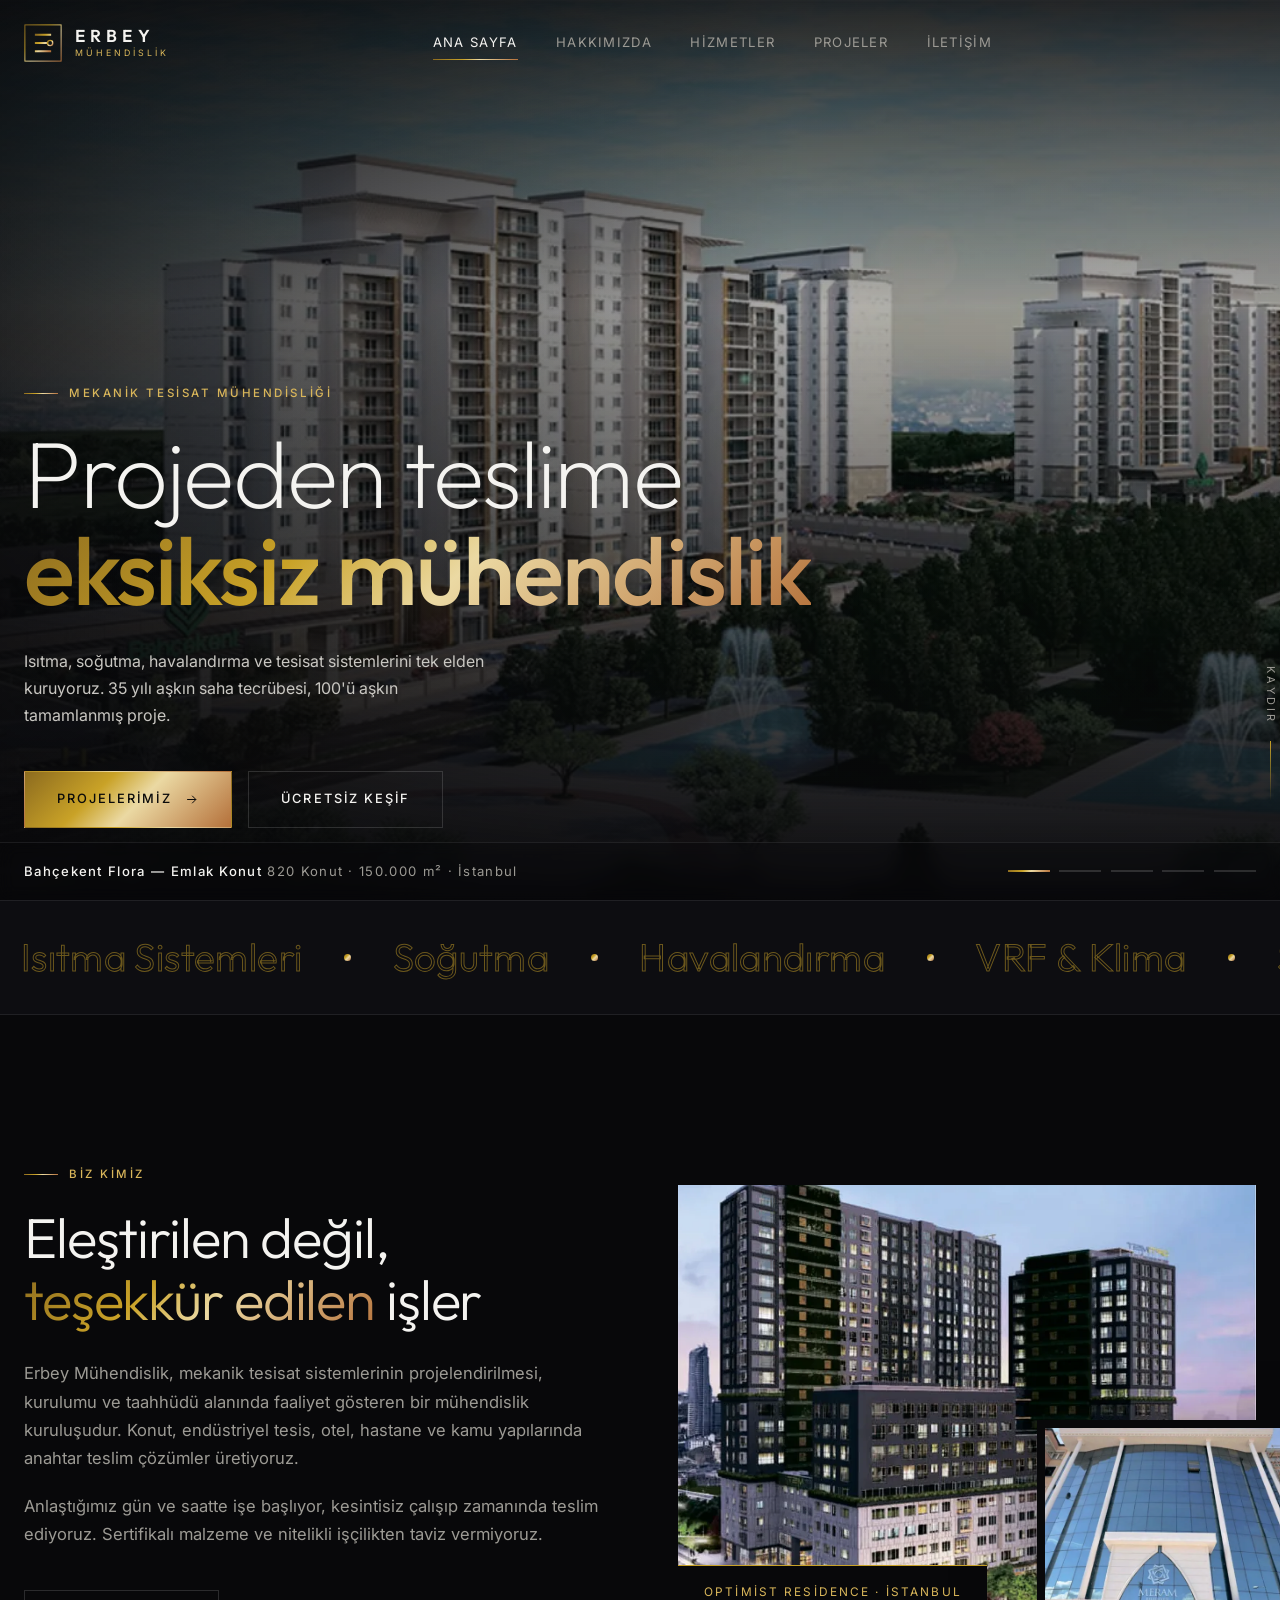
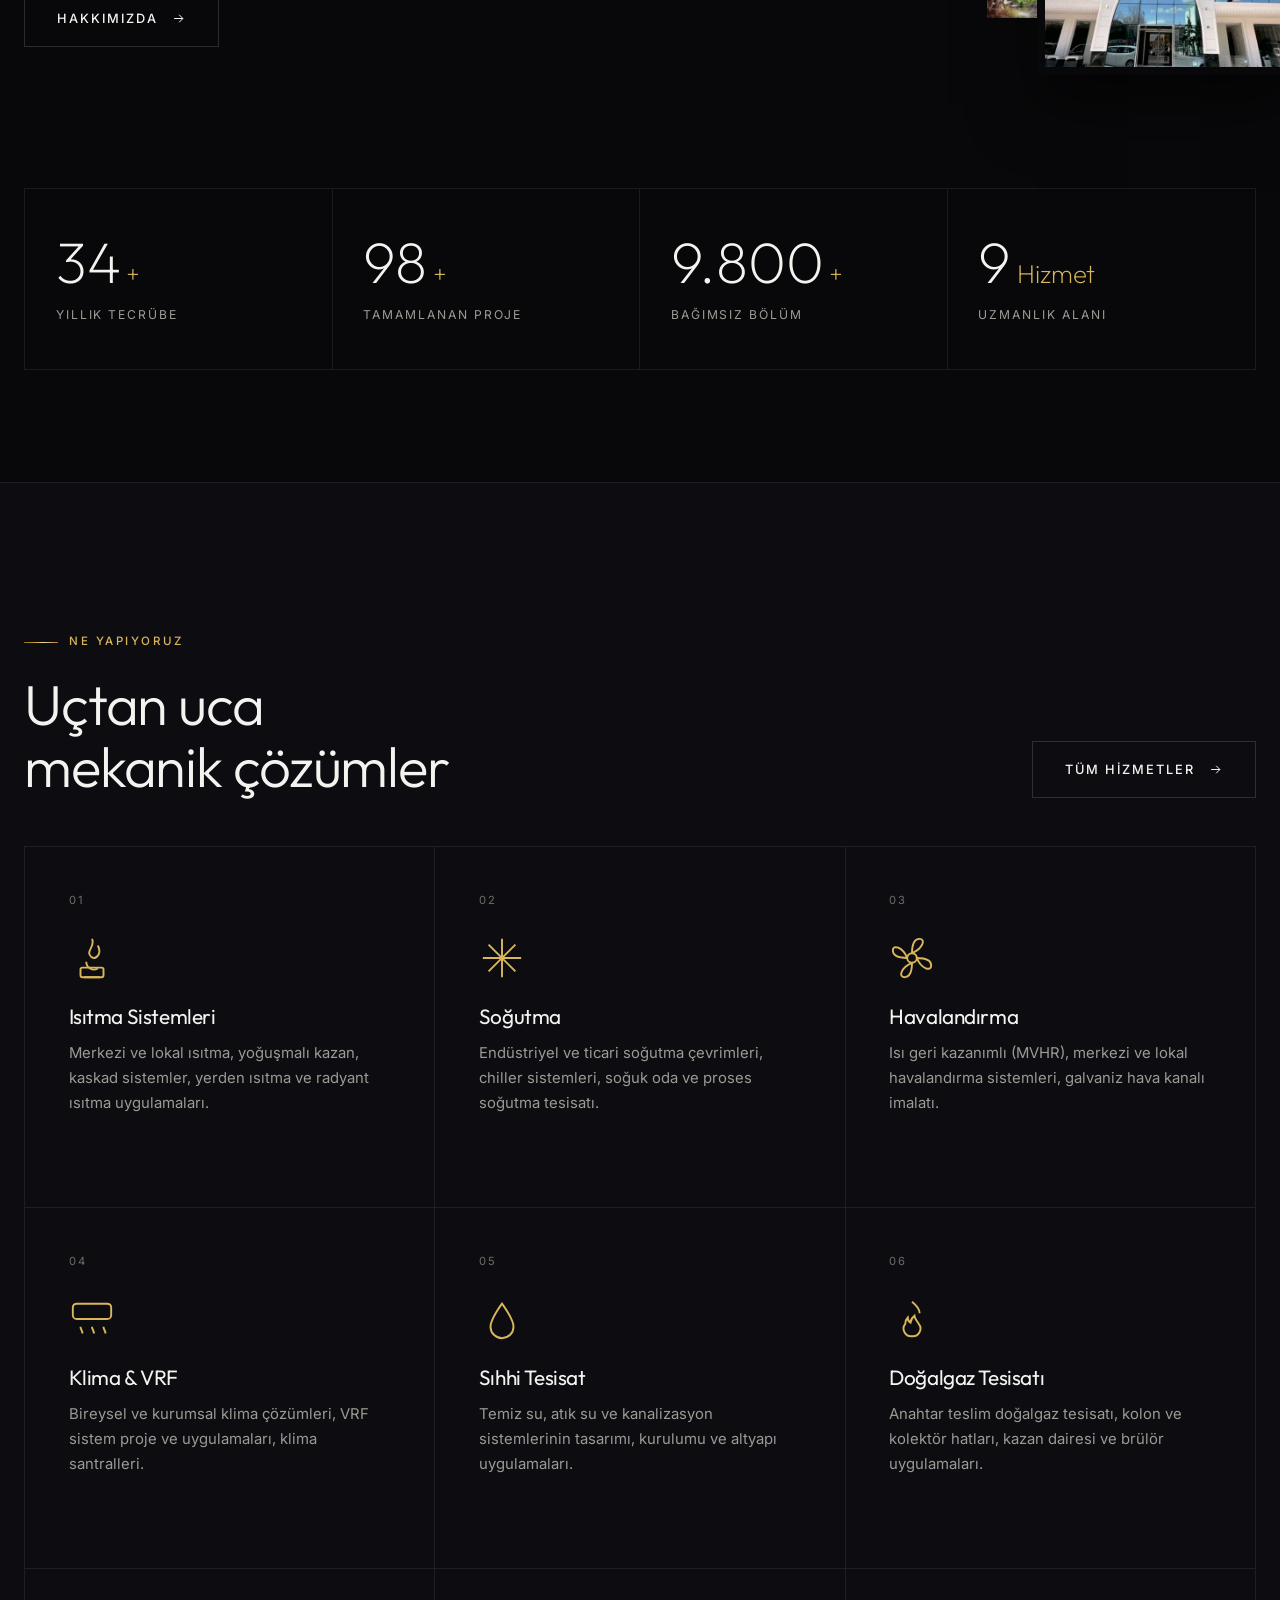
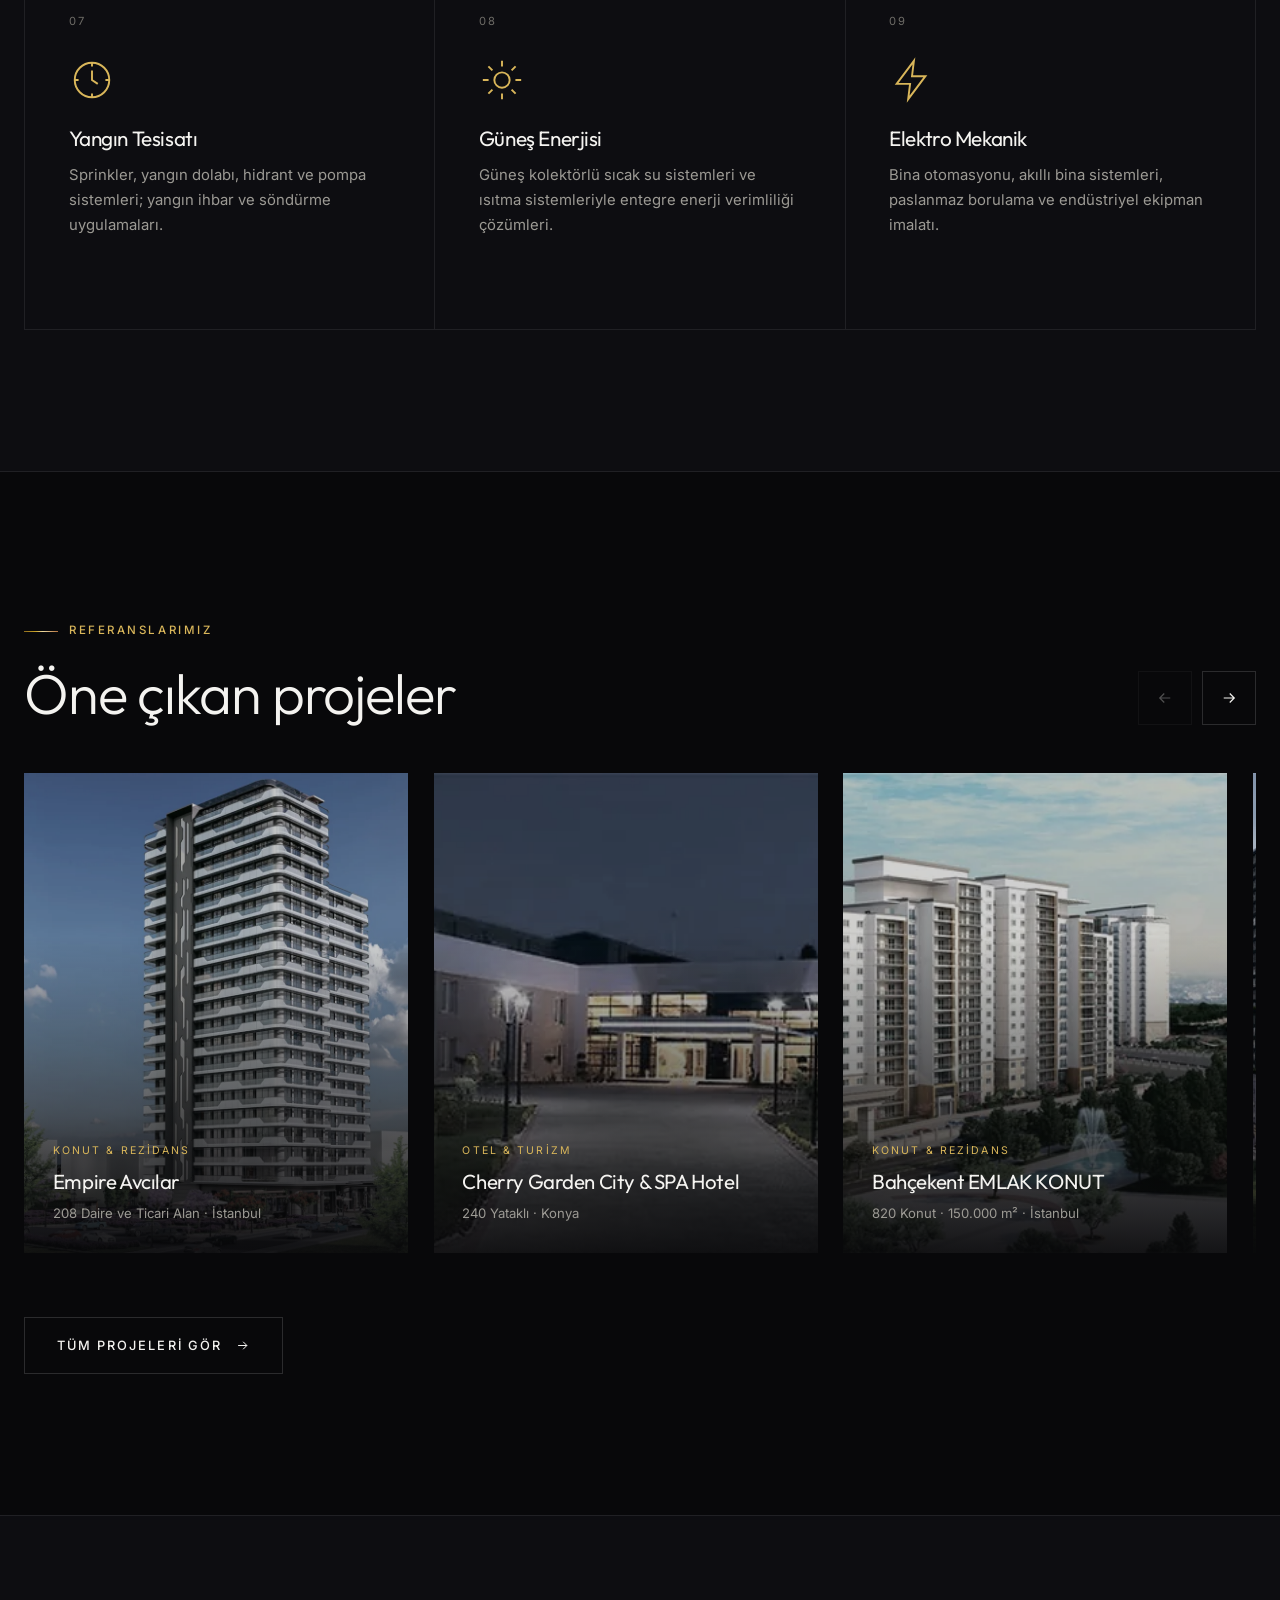
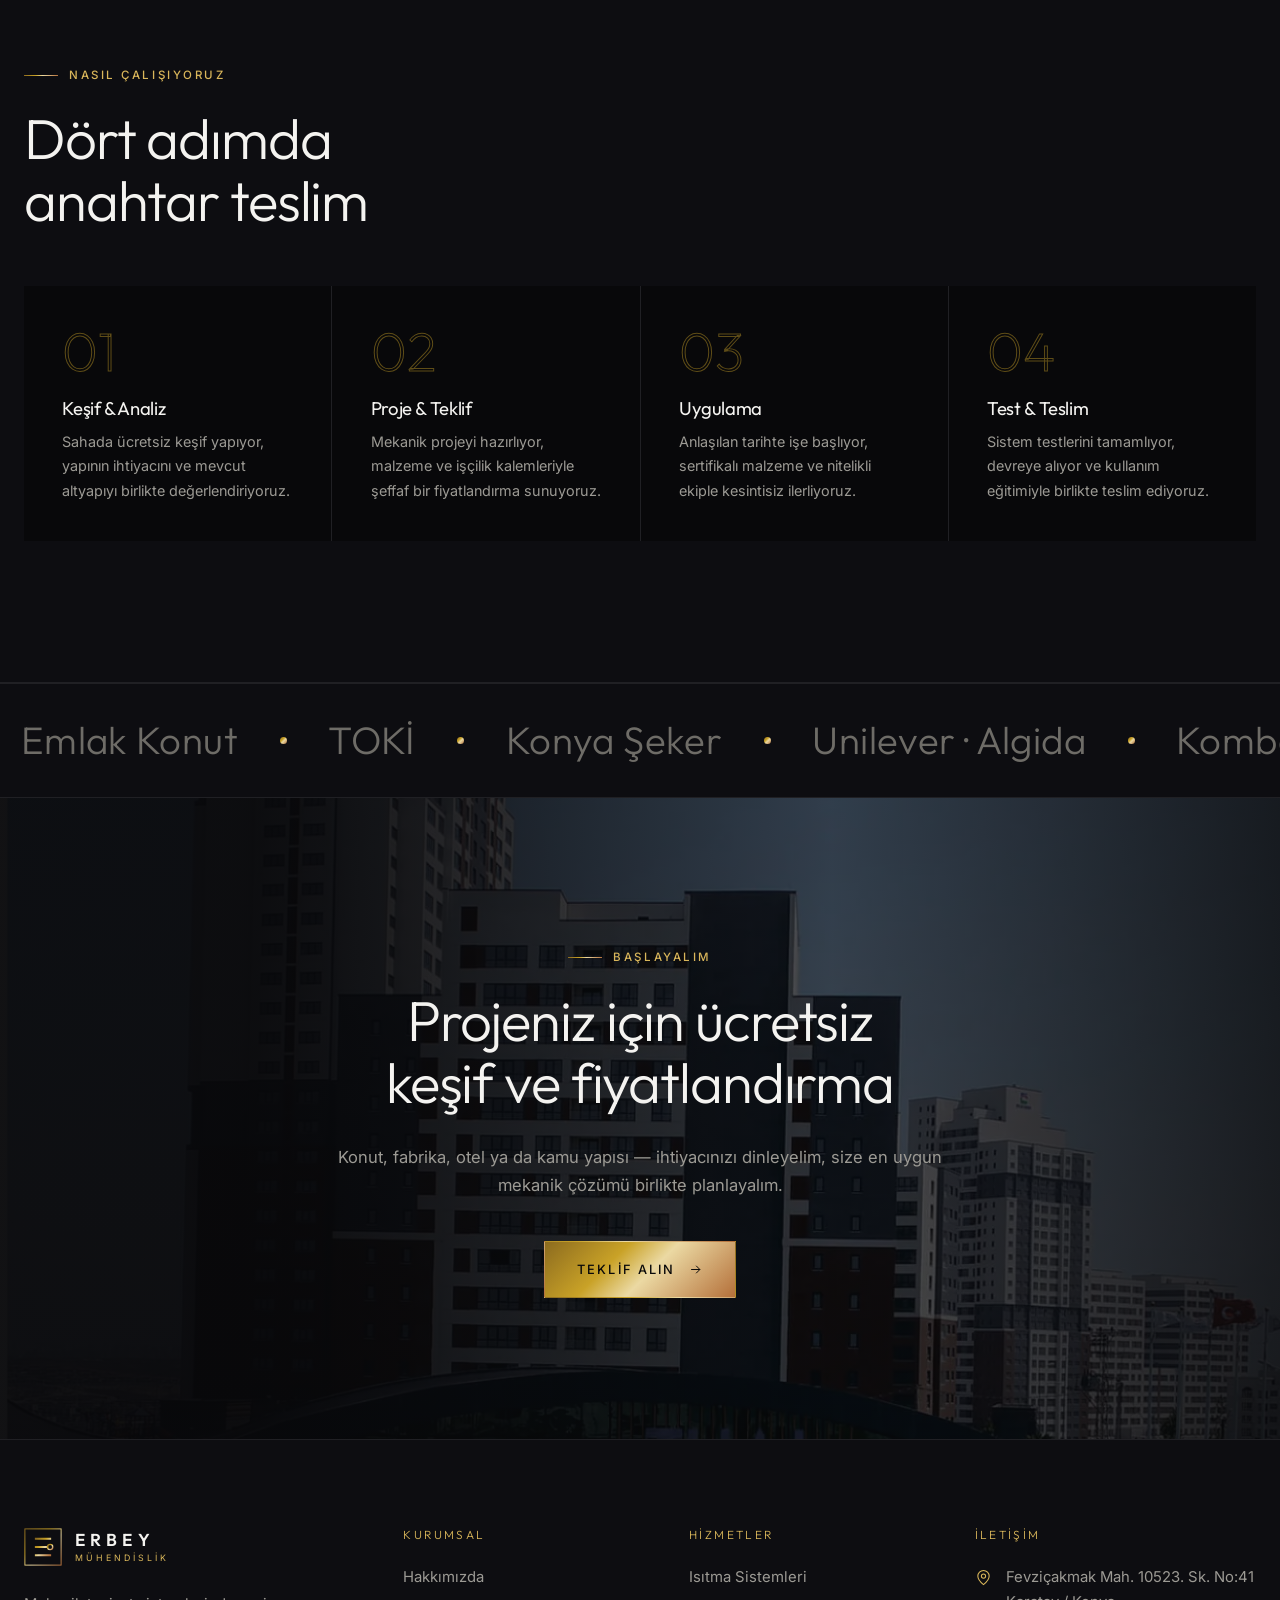
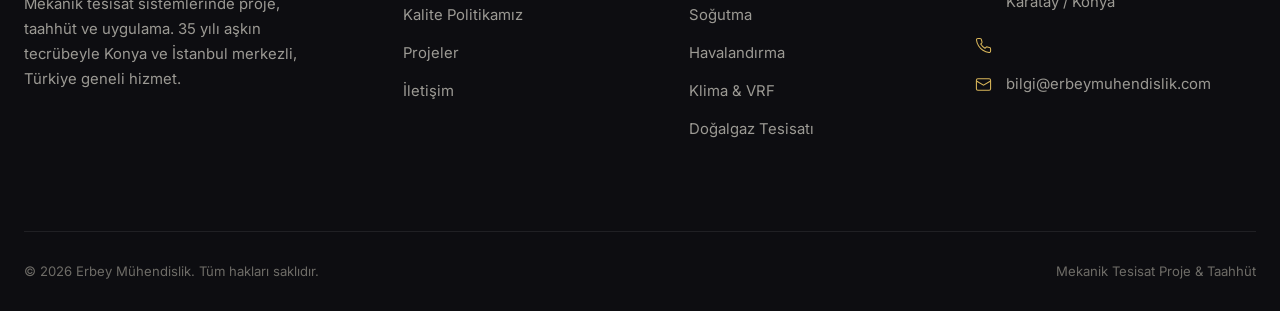
==== commit c6f01ada: "İçerik güncellemesi: yeni adres, telefon kaldırıldı, devam eden projeler - Adres: Fevziçakmak Mah. 1" ====
--- a/index.html
+++ b/index.html
@@ -4,7 +4,7 @@
 <meta charset="utf-8">
 <meta name="viewport" content="width=device-width, initial-scale=1">
 <title>Erbey Mühendislik — Mekanik Tesisat Proje, Taahhüt ve Uygulama</title>
-<meta name="description" content="Erbey Mühendislik; ısıtma, soğutma, havalandırma, klima, sıhhi tesisat, doğalgaz ve yangın sistemlerinde 35 yılı aşkın tecrübeyle anahtar teslim mekanik tesisat çözümleri sunar. Konya merkezli, Türkiye geneli.">
+<meta name="description" content="Erbey Mühendislik; ısıtma, soğutma, havalandırma, klima, sıhhi tesisat, doğalgaz ve yangın sistemlerinde 35 yılı aşkın tecrübeyle anahtar teslim mekanik tesisat çözümleri sunar. Konya ve İstanbul merkezli, Türkiye geneli.">
 <meta name="theme-color" content="#08080A">
 <link rel="canonical" href="https://erbeymuhendislik.com/">
 <meta property="og:type" content="website">
@@ -26,12 +26,11 @@
   "name": "Erbey Mühendislik",
   "description": "Mekanik tesisat proje, taahhüt ve uygulama hizmetleri",
   "url": "https://erbeymuhendislik.com",
-  "telephone": "+90 533 170 97 56",
   "email": "bilgi@erbeymuhendislik.com",
   "address": {
     "@type": "PostalAddress",
-    "streetAddress": "Şeker Mah. Uzunyol Sok. No:21/E",
-    "addressLocality": "Selçuklu",
+    "streetAddress": "Fevziçakmak Mah. 10523. Sk. No:41",
+    "addressLocality": "Karatay",
     "addressRegion": "Konya",
     "addressCountry": "TR"
   },
@@ -72,10 +71,6 @@
     </nav>
 
     <div class="hdr__cta">
-      <a class="hdr__phone" href="tel:+905331709756">
-        <svg viewBox="0 0 24 24" fill="none" stroke="currentColor" stroke-width="1.5"><path d="M22 16.9v3a2 2 0 0 1-2.2 2 19.8 19.8 0 0 1-8.6-3.1 19.5 19.5 0 0 1-6-6A19.8 19.8 0 0 1 2.1 4.2 2 2 0 0 1 4.1 2h3a2 2 0 0 1 2 1.7c.1 1 .4 1.9.7 2.8a2 2 0 0 1-.4 2.1L8.1 9.9a16 16 0 0 0 6 6l1.3-1.3a2 2 0 0 1 2.1-.5c.9.4 1.8.6 2.8.7a2 2 0 0 1 1.7 2Z"/></svg>
-        0533 170 97 56
-      </a>
       <button class="burger" aria-label="Menüyü aç" aria-expanded="false">
         <span></span><span></span><span></span>
       </button>
@@ -93,8 +88,7 @@
     <a class="mmenu__link" href="iletisim.html">İletişim</a>
   </nav>
   <div class="mmenu__foot">
-    Şeker Mah. Uzunyol Sok. No:21/E · Selçuklu / Konya
-    <a href="tel:+905331709756">0533 170 97 56</a>
+    Fevziçakmak Mah. 10523. Sk. No:41 · Karatay / Konya
     <a href="mailto:bilgi@erbeymuhendislik.com">bilgi@erbeymuhendislik.com</a>
   </div>
 </div>
@@ -457,7 +451,6 @@
         Teklif Alın
         <svg viewBox="0 0 24 24" fill="none" stroke="currentColor" stroke-width="1.6"><path d="M5 12h14M13 6l6 6-6 6"/></svg>
       </a>
-      <a class="btn" href="tel:+905331709756">0533 170 97 56</a>
     </div>
   </div>
 </section>
@@ -477,7 +470,7 @@
       </a>
       <p class="ftr__about">
         Mekanik tesisat sistemlerinde proje, taahhüt ve uygulama.
-        35 yılı aşkın tecrübeyle Konya merkezli, Türkiye geneli hizmet.
+        35 yılı aşkın tecrübeyle Konya ve İstanbul merkezli, Türkiye geneli hizmet.
       </p>
     </div>
 
@@ -507,11 +500,10 @@
       <div class="ftr__contact">
         <div class="ftr__item">
           <svg viewBox="0 0 24 24" fill="none" stroke="currentColor" stroke-width="1.5"><path d="M20 10c0 6-8 12-8 12s-8-6-8-12a8 8 0 0 1 16 0Z"/><circle cx="12" cy="10" r="3"/></svg>
-          <span>Şeker Mah. Uzunyol Sok. No:21/E<br>Selçuklu / Konya</span>
+          <span>Fevziçakmak Mah. 10523. Sk. No:41<br>Karatay / Konya</span>
         </div>
         <div class="ftr__item">
           <svg viewBox="0 0 24 24" fill="none" stroke="currentColor" stroke-width="1.5"><path d="M22 16.9v3a2 2 0 0 1-2.2 2 19.8 19.8 0 0 1-8.6-3.1 19.5 19.5 0 0 1-6-6A19.8 19.8 0 0 1 2.1 4.2 2 2 0 0 1 4.1 2h3a2 2 0 0 1 2 1.7c.1 1 .4 1.9.7 2.8a2 2 0 0 1-.4 2.1L8.1 9.9a16 16 0 0 0 6 6l1.3-1.3a2 2 0 0 1 2.1-.5c.9.4 1.8.6 2.8.7a2 2 0 0 1 1.7 2Z"/></svg>
-          <a href="tel:+905331709756">0533 170 97 56</a>
         </div>
         <div class="ftr__item">
           <svg viewBox="0 0 24 24" fill="none" stroke="currentColor" stroke-width="1.5"><rect x="2" y="4" width="20" height="16" rx="2"/><path d="m2 7 10 6 10-6"/></svg>
--- a/assets/css/style.css
+++ b/assets/css/style.css
@@ -704,6 +704,52 @@
 .filter:hover { color: var(--text); border-color: var(--line-2); }
 .filter.is-on { background: var(--grad-gold); color: #0A0A0A; border-color: transparent; }
 .filter span { opacity: .55; margin-left: .5rem; font-size: .9em; }
+
+/* Devam eden projeler filtresi */
+.filter--live { display: inline-flex; align-items: center; gap: .6rem; }
+.filter--live i {
+  width: 7px; height: 7px; border-radius: 50%;
+  background: #4ADE80; flex-shrink: 0;
+  box-shadow: 0 0 0 0 rgba(74, 222, 128, .7);
+  animation: livePulse 2.2s ease-out infinite;
+}
+.filter--live.is-on i { background: #0A0A0A; box-shadow: none; animation: none; }
+@keyframes livePulse {
+  70%  { box-shadow: 0 0 0 7px rgba(74, 222, 128, 0); }
+  100% { box-shadow: 0 0 0 0 rgba(74, 222, 128, 0); }
+}
+
+/* "Devam Ediyor" rozeti */
+.badge {
+  position: absolute;
+  top: 1.2rem; left: 1.2rem;
+  z-index: 3;
+  display: inline-flex;
+  align-items: center;
+  gap: .5rem;
+  padding: .45rem .85rem;
+  font-size: .66rem;
+  font-weight: 500;
+  letter-spacing: .14em;
+  text-transform: uppercase;
+  background: rgba(8, 10, 9, .78);
+  backdrop-filter: blur(8px);
+  -webkit-backdrop-filter: blur(8px);
+  border: 1px solid rgba(74, 222, 128, .45);
+  color: #86EFAC;
+}
+.badge i {
+  width: 6px; height: 6px; border-radius: 50%;
+  background: #4ADE80;
+  animation: livePulse 2.2s ease-out infinite;
+  box-shadow: 0 0 0 0 rgba(74, 222, 128, .7);
+}
+.lb__cat .badge { position: static; margin-left: .8rem; vertical-align: middle; }
+
+/* Görseli henüz yüklenmemiş projeler */
+.card--noimg .card__img img { filter: none; }
+.card--noimg:hover .card__img img { transform: none; }
+.card--noimg .card__img::after { opacity: .55; }
 
 .grid {
   display: grid;
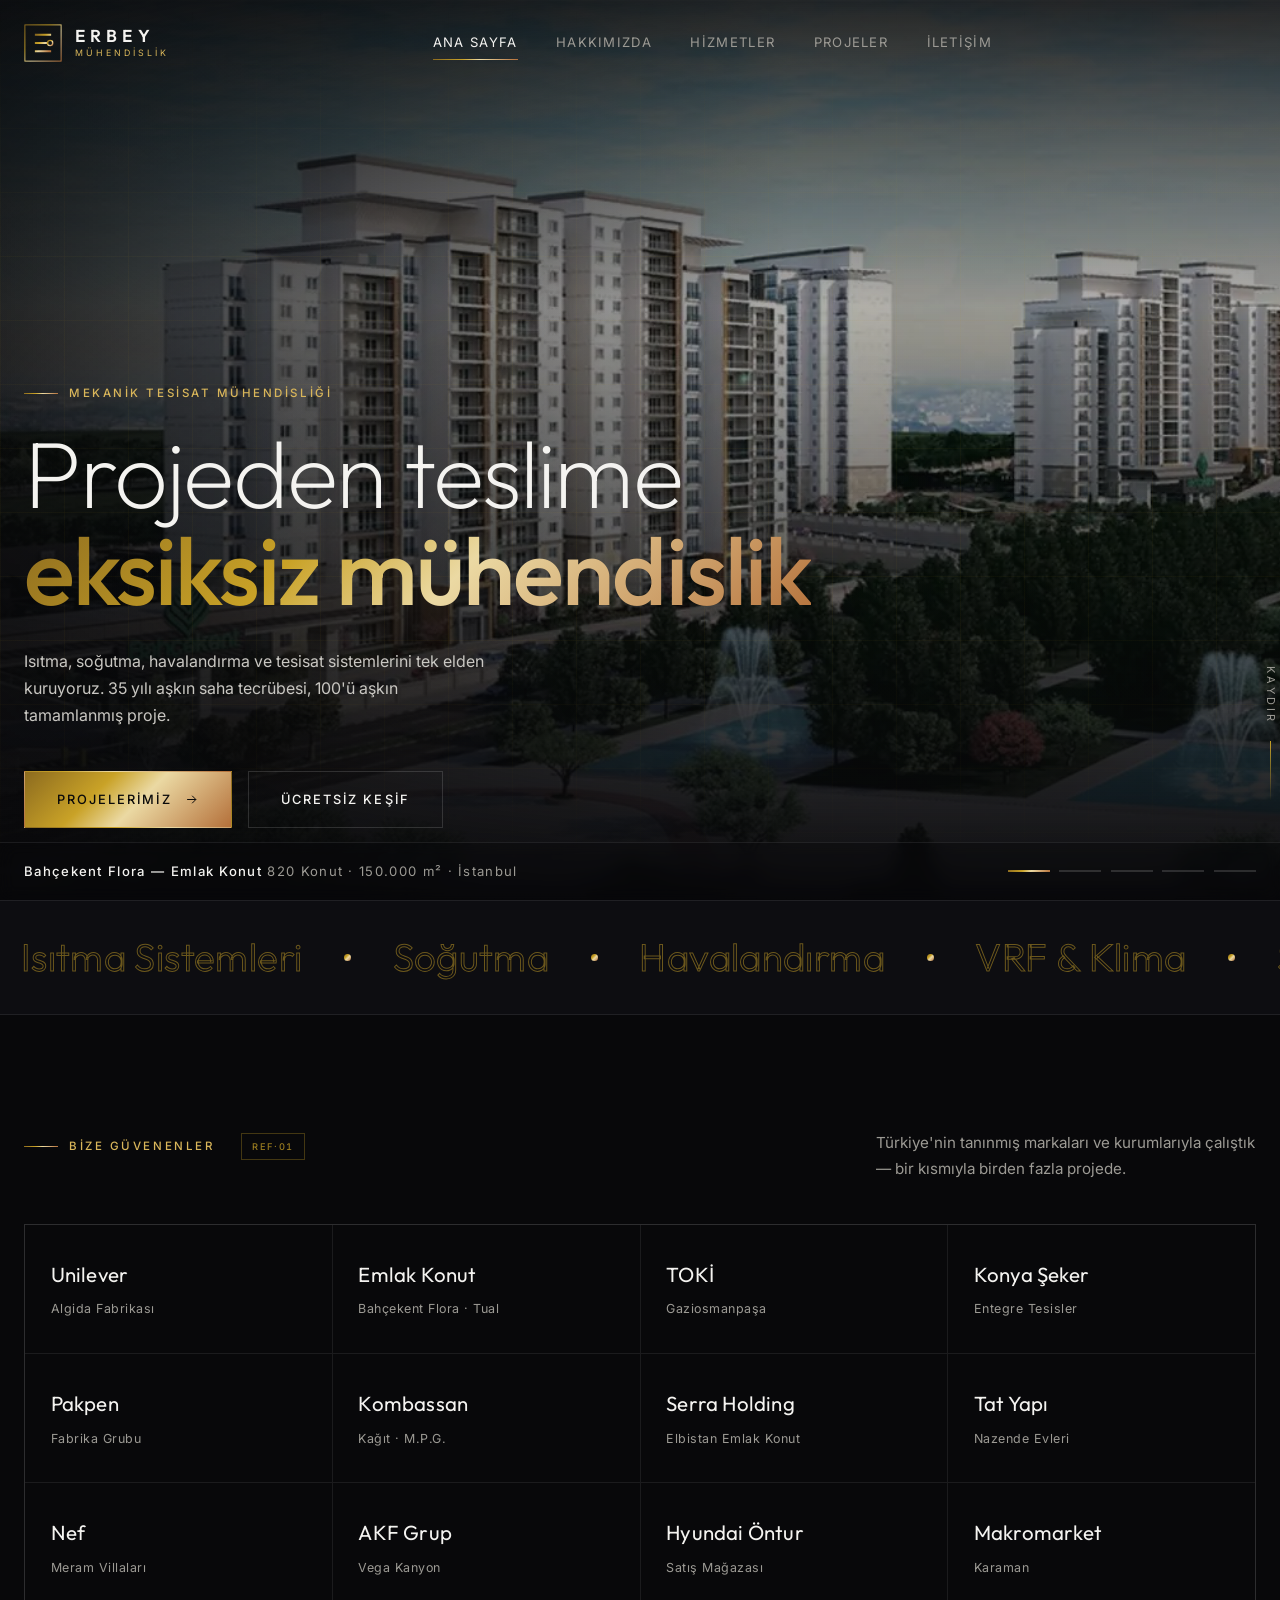
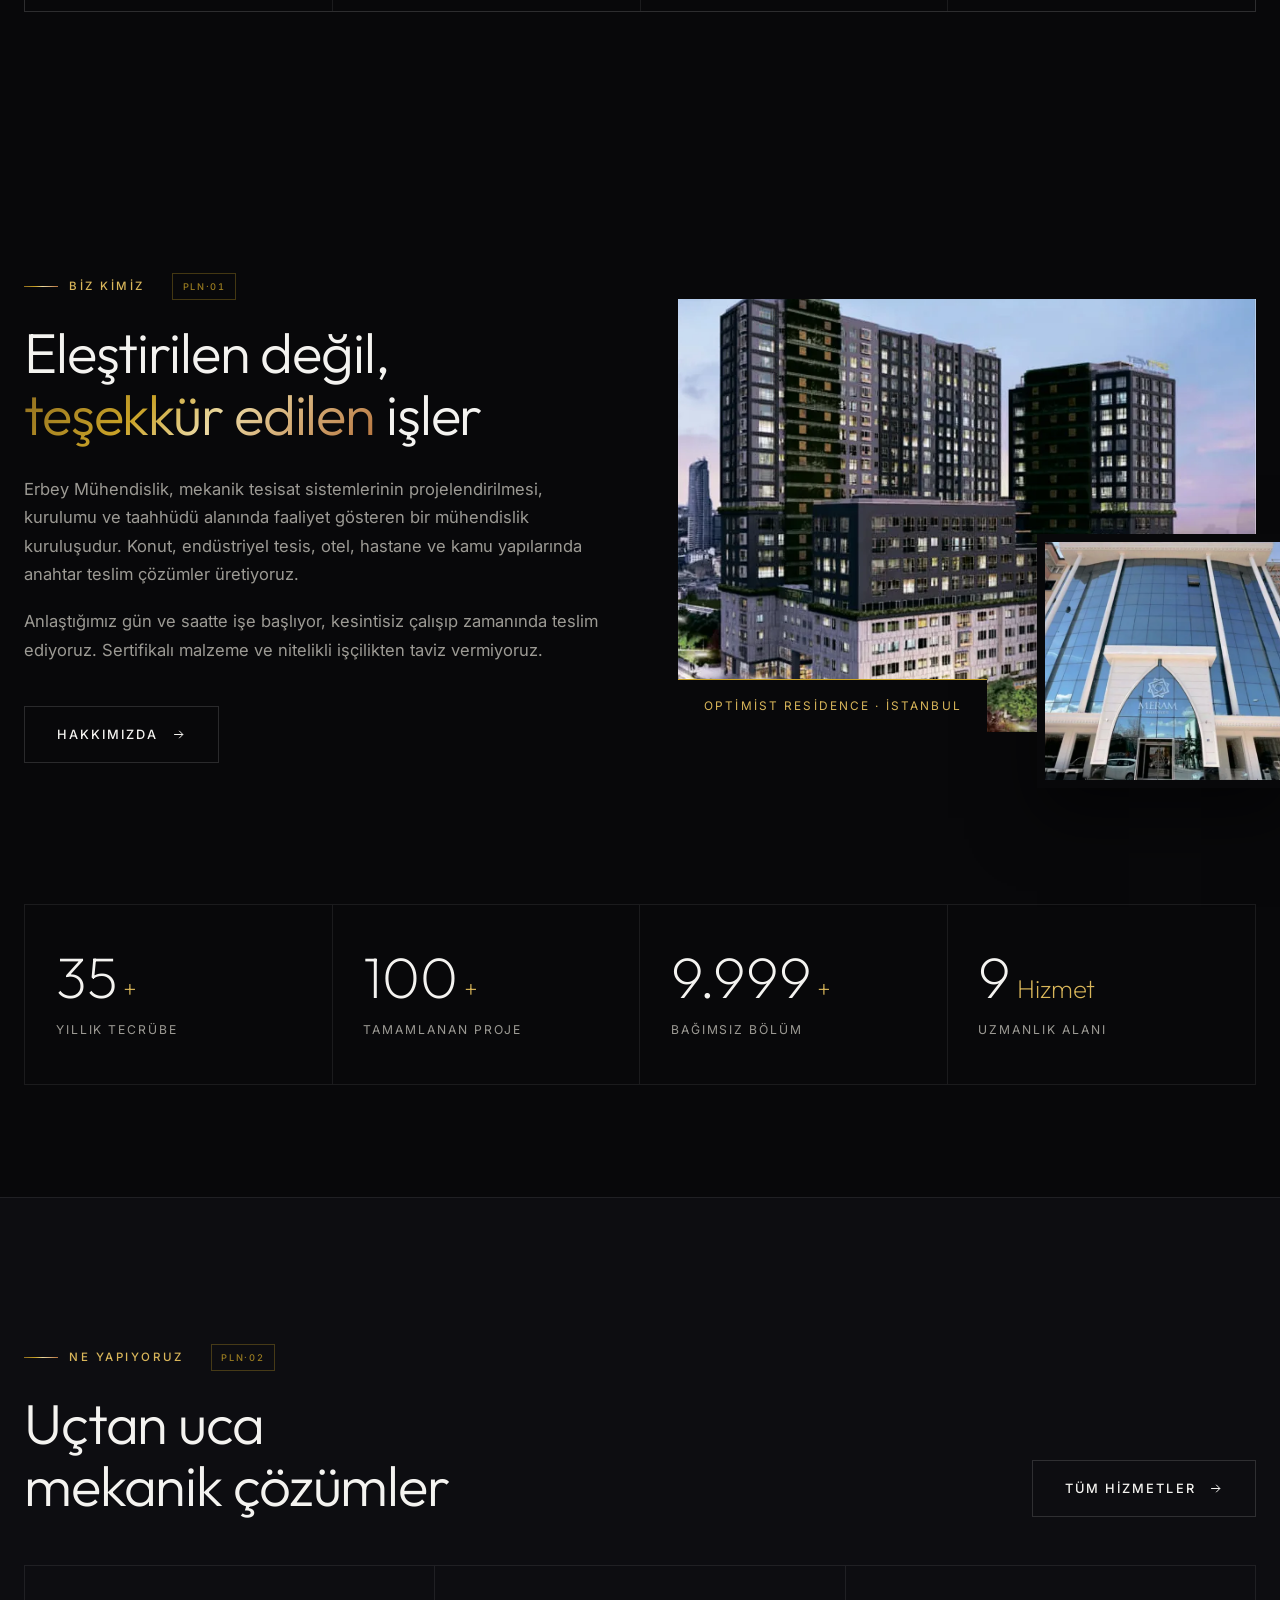
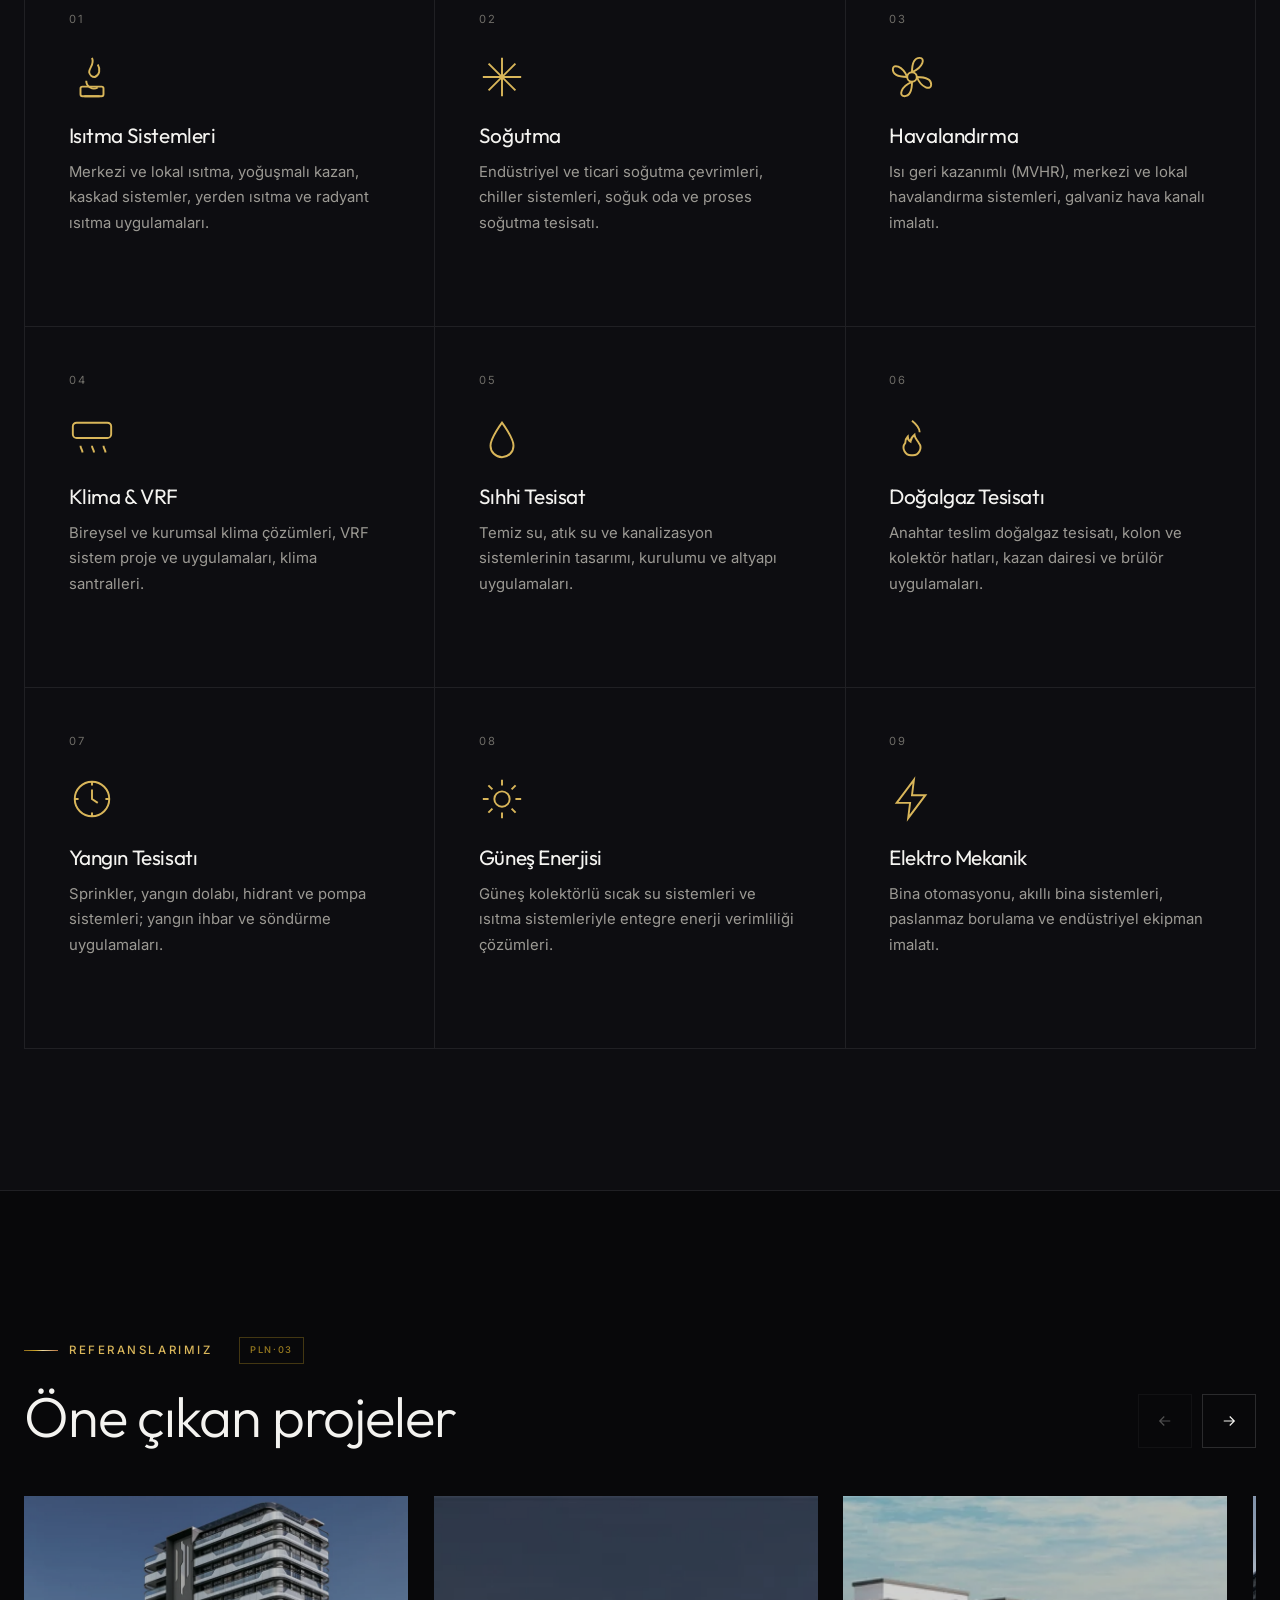
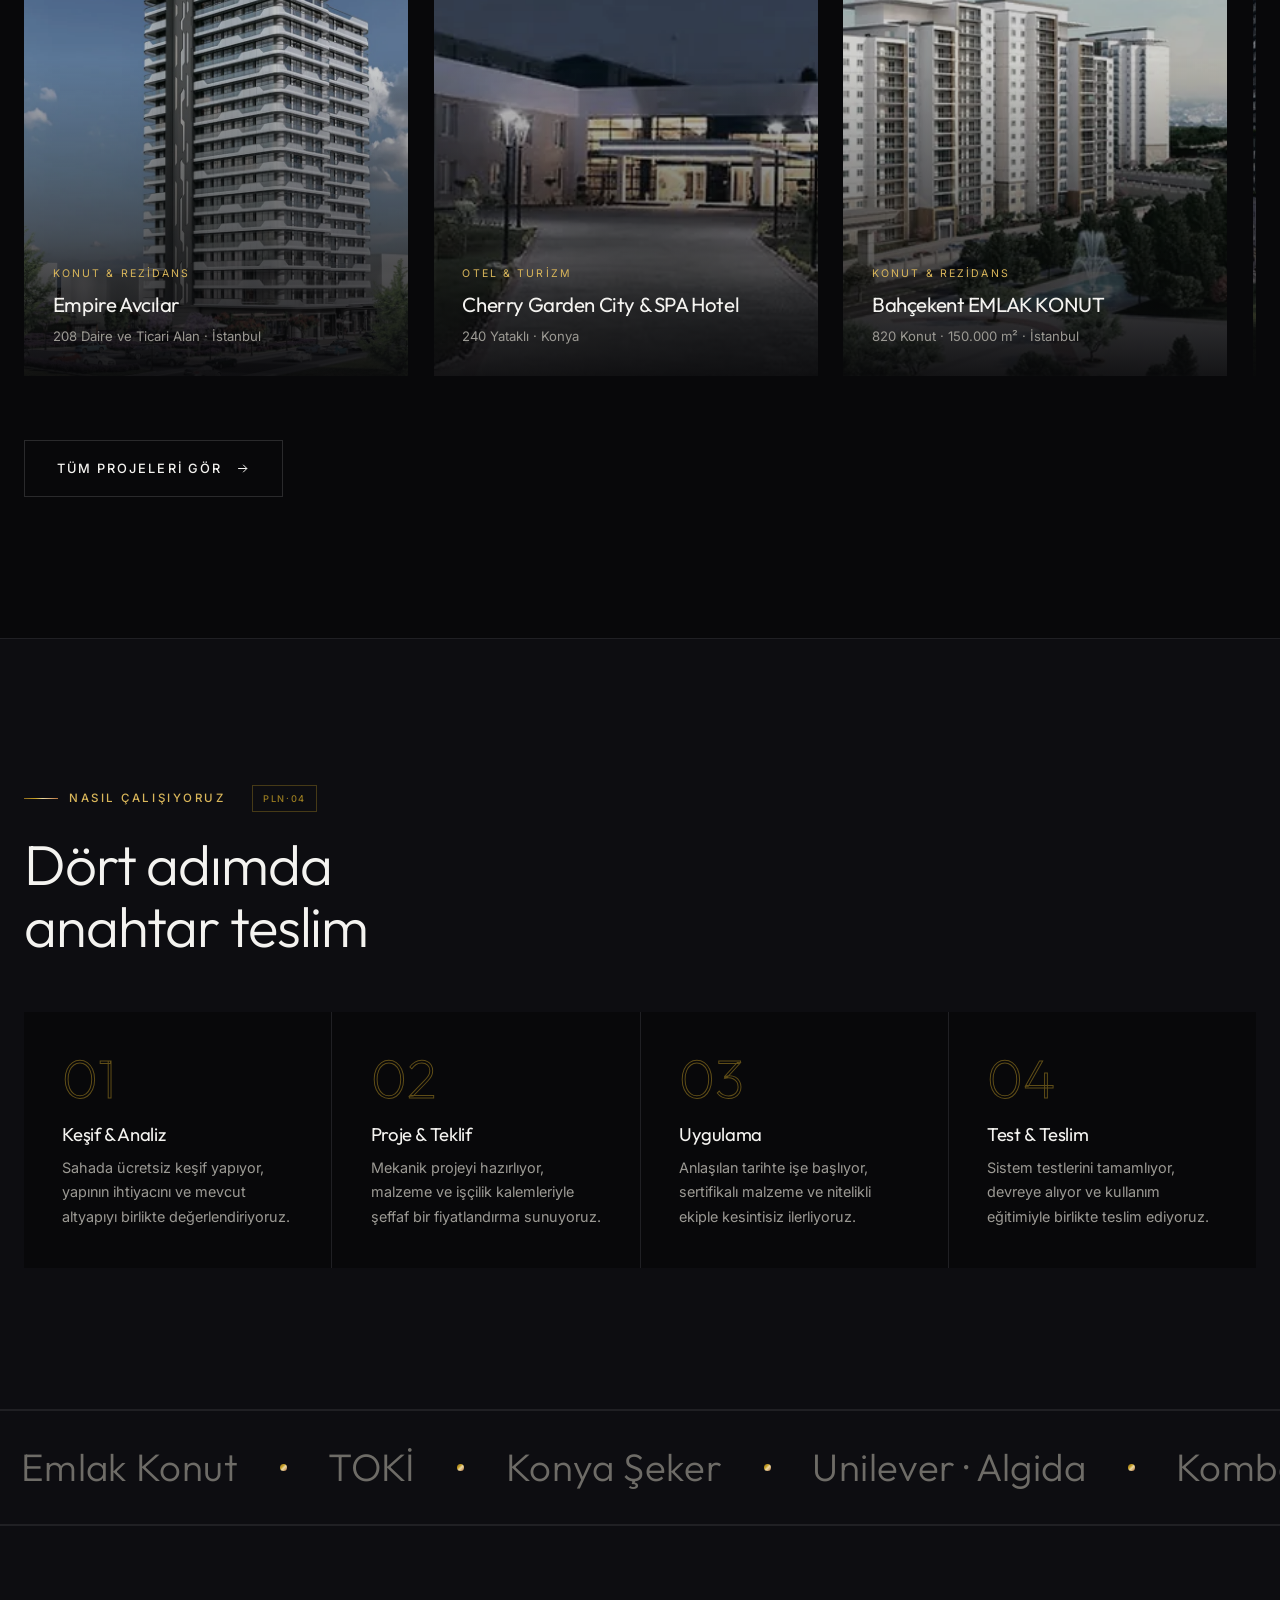
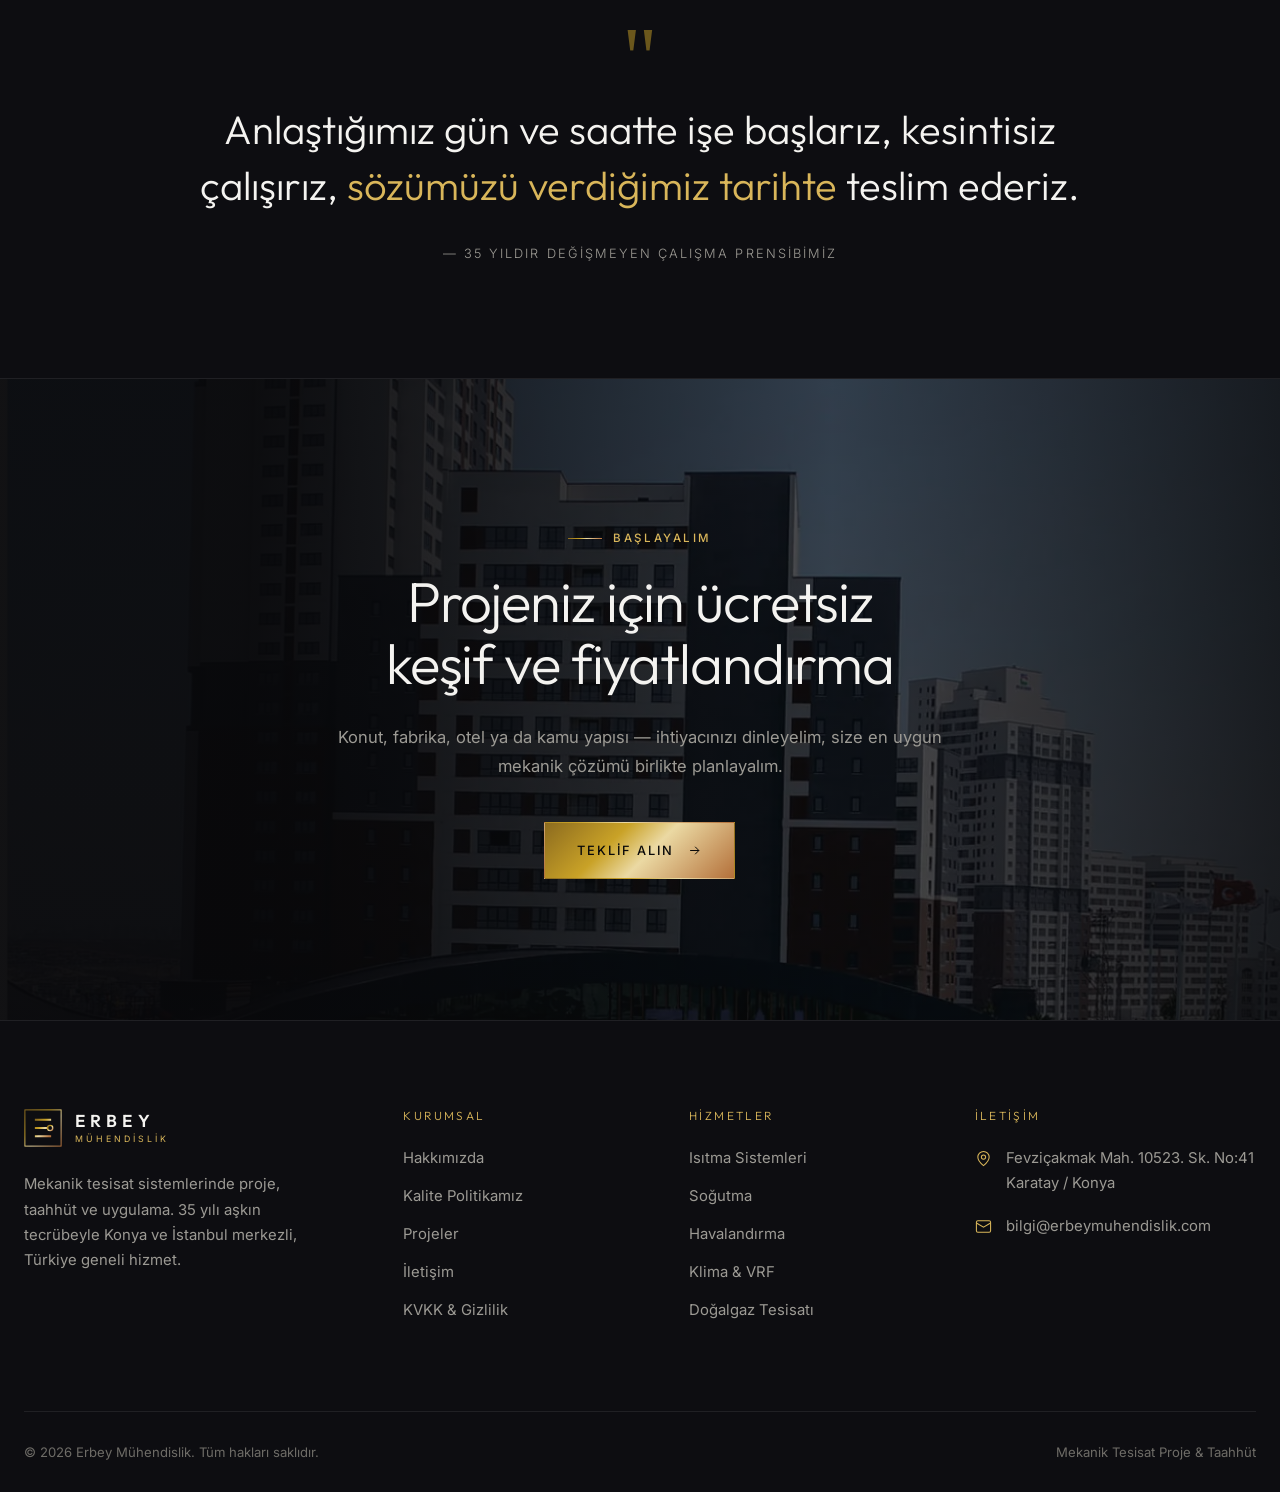
==== commit d0015d00: "Site geliştirme paketi: hata düzeltmeleri, içerik ve tasarım kimliği A — Hatalar: - Footer'daki boş " ====
--- a/index.html
+++ b/index.html
@@ -7,16 +7,21 @@
 <meta name="description" content="Erbey Mühendislik; ısıtma, soğutma, havalandırma, klima, sıhhi tesisat, doğalgaz ve yangın sistemlerinde 35 yılı aşkın tecrübeyle anahtar teslim mekanik tesisat çözümleri sunar. Konya ve İstanbul merkezli, Türkiye geneli.">
 <meta name="theme-color" content="#08080A">
 <link rel="canonical" href="https://erbeymuhendislik.com/">
+<meta property="og:url" content="https://erbeymuhendislik.com/">
 <meta property="og:type" content="website">
 <meta property="og:title" content="Erbey Mühendislik — Mekanik Tesisat Mühendisliği">
 <meta property="og:description" content="35 yılı aşkın tecrübe, 100'ü aşkın referans proje. Anahtar teslim mekanik tesisat.">
-<meta property="og:image" content="assets/img/projeler/bahcekent-flora-emlak-konut-istanbul-800.jpg">
+<meta property="og:image" content="https://erbeymuhendislik.com/assets/img/projeler/bahcekent-flora-emlak-konut-istanbul-800.jpg">
+<meta name="twitter:card" content="summary_large_image">
 <meta property="og:locale" content="tr_TR">
 
 <link rel="icon" href="assets/img/favicon.svg" type="image/svg+xml">
+<link rel="icon" type="image/png" sizes="32x32" href="assets/img/favicon-32.png">
+<link rel="apple-touch-icon" href="assets/img/apple-touch-icon.png">
 <link rel="preconnect" href="https://fonts.googleapis.com">
 <link rel="preconnect" href="https://fonts.gstatic.com" crossorigin>
 <link href="https://fonts.googleapis.com/css2?family=Inter:wght@300;400;500&family=Outfit:wght@200;300;400;500;600&display=swap" rel="stylesheet">
+<link rel="preload" as="image" href="assets/img/projeler/bahcekent-flora-emlak-konut-istanbul-1600.webp" type="image/webp">
 <link rel="stylesheet" href="assets/css/style.css">
 
 <script type="application/ld+json">
@@ -100,32 +105,32 @@
   <div class="hero__bg">
     <div class="hero__slide is-on" data-name="Bahçekent Flora — Emlak Konut" data-meta="820 Konut · 150.000 m² · İstanbul">
       <picture>
-        <source srcset="assets/img/projeler/bahcekent-flora-emlak-konut-istanbul.webp" type="image/webp">
-        <img src="assets/img/projeler/bahcekent-flora-emlak-konut-istanbul.jpg" alt="Bahçekent Flora Emlak Konut projesi" fetchpriority="high">
+        <source srcset="assets/img/projeler/bahcekent-flora-emlak-konut-istanbul-1600.webp" type="image/webp">
+        <img src="assets/img/projeler/bahcekent-flora-emlak-konut-istanbul-1600.jpg" alt="Bahçekent Flora Emlak Konut projesi" fetchpriority="high">
       </picture>
     </div>
     <div class="hero__slide" data-name="Cherry Garden City &amp; SPA Hotel" data-meta="240 Yataklı · Konya">
       <picture>
-        <source srcset="assets/img/projeler/cherry-garden-hotel-konya.webp" type="image/webp">
-        <img src="assets/img/projeler/cherry-garden-hotel-konya.jpg" alt="Cherry Garden City &amp; SPA Hotel" loading="lazy">
+        <source srcset="assets/img/projeler/cherry-garden-hotel-konya-1600.webp" type="image/webp">
+        <img src="assets/img/projeler/cherry-garden-hotel-konya-1600.jpg" alt="Cherry Garden City &amp; SPA Hotel" loading="lazy">
       </picture>
     </div>
     <div class="hero__slide" data-name="Doğaşehir Konutları" data-meta="1200 Daire · 16 Villa · Konya">
       <picture>
-        <source srcset="assets/img/projeler/dogasehir-konutlari.webp" type="image/webp">
-        <img src="assets/img/projeler/dogasehir-konutlari.jpg" alt="Doğaşehir Konutları" loading="lazy">
+        <source srcset="assets/img/projeler/dogasehir-konutlari-1600.webp" type="image/webp">
+        <img src="assets/img/projeler/dogasehir-konutlari-1600.jpg" alt="Doğaşehir Konutları" loading="lazy">
       </picture>
     </div>
     <div class="hero__slide" data-name="Avrasya Başakşehir" data-meta="453 Daire ve Ticari Alan · İstanbul">
       <picture>
-        <source srcset="assets/img/projeler/avrasya-basaksehir-istanbul.webp" type="image/webp">
-        <img src="assets/img/projeler/avrasya-basaksehir-istanbul.jpg" alt="Avrasya Başakşehir projesi" loading="lazy">
+        <source srcset="assets/img/projeler/avrasya-basaksehir-istanbul-1600.webp" type="image/webp">
+        <img src="assets/img/projeler/avrasya-basaksehir-istanbul-1600.jpg" alt="Avrasya Başakşehir projesi" loading="lazy">
       </picture>
     </div>
     <div class="hero__slide" data-name="Konya Şeker Entegre Tesisleri" data-meta="74.000 m² Proses Hattı · Konya">
       <picture>
-        <source srcset="assets/img/projeler/konya-seker-entegre-tesisleri.webp" type="image/webp">
-        <img src="assets/img/projeler/konya-seker-entegre-tesisleri.jpg" alt="Konya Şeker Entegre Tesisleri" loading="lazy">
+        <source srcset="assets/img/projeler/konya-seker-entegre-tesisleri-1600.webp" type="image/webp">
+        <img src="assets/img/projeler/konya-seker-entegre-tesisleri-1600.jpg" alt="Konya Şeker Entegre Tesisleri" loading="lazy">
       </picture>
     </div>
   </div>
@@ -189,11 +194,36 @@
   </div>
 </div>
 
+<!-- ================= REFERANS DUVARI ================= -->
+<section class="pad" style="padding-block:clamp(4.5rem,9vw,7.5rem)">
+  <div class="shell">
+    <div class="clients-head" data-rv>
+      <span class="eyebrow" data-plate="REF·01">Bize Güvenenler</span>
+      <p class="clients-note">Türkiye'nin tanınmış markaları ve kurumlarıyla çalıştık —
+      bir kısmıyla birden fazla projede.</p>
+    </div>
+    <div class="clients" data-rv data-rvd=".08" aria-label="Referans markalar">
+      <div class="client"><b>Unilever</b><i>Algida Fabrikası</i></div>
+      <div class="client"><b>Emlak Konut</b><i>Bahçekent Flora · Tual</i></div>
+      <div class="client"><b>TOKİ</b><i>Gaziosmanpaşa</i></div>
+      <div class="client"><b>Konya Şeker</b><i>Entegre Tesisler</i></div>
+      <div class="client"><b>Pakpen</b><i>Fabrika Grubu</i></div>
+      <div class="client"><b>Kombassan</b><i>Kağıt · M.P.G.</i></div>
+      <div class="client"><b>Serra Holding</b><i>Elbistan Emlak Konut</i></div>
+      <div class="client"><b>Tat Yapı</b><i>Nazende Evleri</i></div>
+      <div class="client"><b>Nef</b><i>Meram Villaları</i></div>
+      <div class="client"><b>AKF Grup</b><i>Vega Kanyon</i></div>
+      <div class="client"><b>Hyundai Öntur</b><i>Satış Mağazası</i></div>
+      <div class="client"><b>Makromarket</b><i>Karaman</i></div>
+    </div>
+  </div>
+</section>
+
 <!-- ================= HAKKINDA ================= -->
 <section class="pad">
   <div class="shell split">
     <div data-rv="left">
-      <span class="eyebrow">Biz Kimiz</span>
+      <span class="eyebrow" data-plate="PLN·01">Biz Kimiz</span>
       <h2 class="h-lg">Eleştirilen değil,<br><span class="gold-text">teşekkür edilen</span> işler</h2>
       <p class="lede" style="margin-top:1.8rem">
         Erbey Mühendislik, mekanik tesisat sistemlerinin projelendirilmesi, kurulumu ve taahhüdü
@@ -259,7 +289,7 @@
   <div class="shell">
     <div class="rail-head" data-rv>
       <div>
-        <span class="eyebrow">Ne Yapıyoruz</span>
+        <span class="eyebrow" data-plate="PLN·02">Ne Yapıyoruz</span>
         <h2 class="h-lg">Uçtan uca<br>mekanik çözümler</h2>
       </div>
       <a class="btn" href="hizmetler.html">
@@ -349,7 +379,7 @@
   <div class="shell">
     <div class="rail-head" data-rv>
       <div>
-        <span class="eyebrow">Referanslarımız</span>
+        <span class="eyebrow" data-plate="PLN·03">Referanslarımız</span>
         <h2 class="h-lg">Öne çıkan projeler</h2>
       </div>
       <div class="rail-nav">
@@ -379,7 +409,7 @@
 <section class="pad" style="background:var(--ink-1);border-block:1px solid var(--line)">
   <div class="shell">
     <div style="max-width:44rem;margin-bottom:3.4rem" data-rv>
-      <span class="eyebrow">Nasıl Çalışıyoruz</span>
+      <span class="eyebrow" data-plate="PLN·04">Nasıl Çalışıyoruz</span>
       <h2 class="h-lg">Dört adımda<br>anahtar teslim</h2>
     </div>
     <div class="steps" data-rv>
@@ -431,6 +461,18 @@
   </div>
 </div>
 
+<!-- ================= MANİFESTO ================= -->
+<section class="manifesto pad" style="padding-block:clamp(4.5rem,9vw,7.5rem)">
+  <div class="shell" data-rv="zoom">
+    <blockquote class="manifesto__q">
+      <span class="manifesto__mark" aria-hidden="true">"</span>
+      Anlaştığımız gün ve saatte işe başlarız, kesintisiz çalışırız,
+      <em>sözümüzü verdiğimiz tarihte</em> teslim ederiz.
+      <footer class="manifesto__src">— 35 yıldır değişmeyen çalışma prensibimiz</footer>
+    </blockquote>
+  </div>
+</section>
+
 <!-- ================= CTA ================= -->
 <section class="cta pad">
   <div class="cta__bg">
@@ -481,6 +523,7 @@
         <li><a href="hakkimizda.html#kalite">Kalite Politikamız</a></li>
         <li><a href="projeler.html">Projeler</a></li>
         <li><a href="iletisim.html">İletişim</a></li>
+        <li><a href="kvkk.html">KVKK &amp; Gizlilik</a></li>
       </ul>
     </div>
 
@@ -503,9 +546,6 @@
           <span>Fevziçakmak Mah. 10523. Sk. No:41<br>Karatay / Konya</span>
         </div>
         <div class="ftr__item">
-          <svg viewBox="0 0 24 24" fill="none" stroke="currentColor" stroke-width="1.5"><path d="M22 16.9v3a2 2 0 0 1-2.2 2 19.8 19.8 0 0 1-8.6-3.1 19.5 19.5 0 0 1-6-6A19.8 19.8 0 0 1 2.1 4.2 2 2 0 0 1 4.1 2h3a2 2 0 0 1 2 1.7c.1 1 .4 1.9.7 2.8a2 2 0 0 1-.4 2.1L8.1 9.9a16 16 0 0 0 6 6l1.3-1.3a2 2 0 0 1 2.1-.5c.9.4 1.8.6 2.8.7a2 2 0 0 1 1.7 2Z"/></svg>
-        </div>
-        <div class="ftr__item">
           <svg viewBox="0 0 24 24" fill="none" stroke="currentColor" stroke-width="1.5"><rect x="2" y="4" width="20" height="16" rx="2"/><path d="m2 7 10 6 10-6"/></svg>
           <a href="mailto:bilgi@erbeymuhendislik.com">bilgi@erbeymuhendislik.com</a>
         </div>
--- a/assets/css/style.css
+++ b/assets/css/style.css
@@ -1173,3 +1173,117 @@
   .hdr, .totop, .progress, .pre, .marquee, .hero__scroll { display: none !important; }
   body { background: #fff; color: #000; }
 }
+
+/* ============================================================
+   C PAKETİ — Blueprint kimliği, referans duvarı, SSS, arşiv
+   ============================================================ */
+
+/* --- Blueprint grid dokusu (hero + sayfa başlıkları) --- */
+.hero::after, .phead::after {
+  content: ""; position: absolute; inset: 0; pointer-events: none; z-index: 1;
+  background-image:
+    linear-gradient(rgba(201,162,39,.045) 1px, transparent 1px),
+    linear-gradient(90deg, rgba(201,162,39,.045) 1px, transparent 1px);
+  background-size: 64px 64px;
+  mask-image: linear-gradient(180deg, transparent 0%, #000 30%, #000 70%, transparent 100%);
+  -webkit-mask-image: linear-gradient(180deg, transparent 0%, #000 30%, #000 70%, transparent 100%);
+}
+.hero { position: relative; }
+.phead { position: relative; }
+
+/* --- Pafta etiketi (teknik çizim kodu) --- */
+.eyebrow[data-plate]::after {
+  content: attr(data-plate);
+  margin-left: 1rem; padding: .28rem .6rem;
+  border: 1px solid rgba(201,162,39,.3);
+  font-size: .58rem; letter-spacing: .18em;
+  color: rgba(201,162,39,.75);
+  font-variant-numeric: tabular-nums;
+}
+
+/* --- Kart köşe tikleri (teknik çizim köşebentleri) --- */
+.card { position: relative; }
+.card::before, .card::after {
+  content: ""; position: absolute; width: 14px; height: 14px; z-index: 4;
+  opacity: 0; transition: opacity .35s;
+  pointer-events: none;
+}
+.card::before { top: 8px; right: 8px; border-top: 1px solid var(--gold-soft); border-right: 1px solid var(--gold-soft); }
+.card::after  { bottom: 8px; left: 8px; border-bottom: 1px solid var(--gold-soft); border-left: 1px solid var(--gold-soft); }
+.card:hover::before, .card:hover::after { opacity: 1; }
+
+/* --- Referans duvarı --- */
+.clients-head { display: flex; align-items: flex-end; justify-content: space-between; gap: 2rem; margin-bottom: 2.6rem; flex-wrap: wrap; }
+.clients-note { max-width: 380px; color: var(--muted); font-size: .95rem; margin: 0; }
+.clients {
+  display: grid; grid-template-columns: repeat(4, 1fr);
+  gap: 1px; background: var(--line); border: 1px solid var(--line);
+}
+.client {
+  background: var(--ink); padding: clamp(1.4rem, 2.6vw, 2.2rem) clamp(1.2rem, 2vw, 1.8rem);
+  display: flex; flex-direction: column; gap: .35rem;
+  transition: background .35s;
+}
+.client b {
+  font-family: 'Outfit', sans-serif; font-weight: 400;
+  font-size: clamp(1.02rem, 1.6vw, 1.3rem); letter-spacing: .01em; color: var(--text);
+  transition: color .35s;
+}
+.client i { font-style: normal; font-size: .78rem; color: var(--muted); letter-spacing: .04em; }
+.client:hover { background: #131318; }
+.client:hover b { color: var(--gold-soft); }
+@media (max-width: 1000px) { .clients { grid-template-columns: repeat(3, 1fr); } }
+@media (max-width: 640px)  { .clients { grid-template-columns: repeat(2, 1fr); } }
+
+/* --- Manifesto --- */
+.manifesto { border-block: 1px solid var(--line); background: var(--ink-1); }
+.manifesto__q {
+  position: relative; max-width: 900px; margin: 0 auto; text-align: center;
+  font-family: 'Outfit', sans-serif; font-weight: 300;
+  font-size: clamp(1.5rem, 3.4vw, 2.5rem); line-height: 1.4; color: var(--text);
+}
+.manifesto__q em { font-style: normal; color: var(--gold-soft); }
+.manifesto__mark {
+  display: block; font-size: clamp(3.4rem, 7vw, 5.4rem); line-height: .4;
+  color: rgba(201,162,39,.5); margin-bottom: 1.6rem; font-family: Georgia, serif;
+}
+.manifesto__src {
+  margin-top: 2rem; font-family: 'Inter', sans-serif;
+  font-size: .8rem; letter-spacing: .16em; text-transform: uppercase; color: var(--muted);
+}
+
+/* --- SSS --- */
+.faq { display: grid; gap: 0; border-top: 1px solid var(--line); }
+.faq__item { border-bottom: 1px solid var(--line); }
+.faq__item summary {
+  cursor: pointer; list-style: none; position: relative;
+  padding: 1.5rem 3rem 1.5rem 0;
+  font-family: 'Outfit', sans-serif; font-weight: 400;
+  font-size: clamp(1.02rem, 1.8vw, 1.2rem); color: var(--text);
+  transition: color .3s;
+}
+.faq__item summary::-webkit-details-marker { display: none; }
+.faq__item summary::after {
+  content: "+"; position: absolute; right: .4rem; top: 50%;
+  transform: translateY(-50%);
+  font-weight: 200; font-size: 1.6rem; color: var(--gold-soft);
+  transition: transform .3s;
+}
+.faq__item[open] summary::after { transform: translateY(-50%) rotate(45deg); }
+.faq__item summary:hover { color: var(--gold-soft); }
+.faq__item p { padding: 0 0 1.6rem; margin: 0; max-width: 720px; color: var(--muted); line-height: 1.8; }
+
+/* --- Arşiv estetiği (eski katalog taramaları) --- */
+.figure--archive img {
+  filter: sepia(.28) contrast(.94) brightness(.9) saturate(.75);
+}
+.figure--archive { outline: 1px solid rgba(201,162,39,.25); outline-offset: -10px; }
+.figure--archive .figure__tag {
+  background: rgba(8,8,10,.85); border: 1px solid rgba(201,162,39,.35);
+}
+
+/* --- Mikro etkileşimler --- */
+@media (pointer: fine) and (prefers-reduced-motion: no-preference) {
+  .btn { transition: transform .25s cubic-bezier(.22,1,.36,1), background .35s, color .35s, border-color .35s; will-change: transform; }
+  .card { transition: transform .45s cubic-bezier(.22,1,.36,1); transform-style: preserve-3d; }
+}
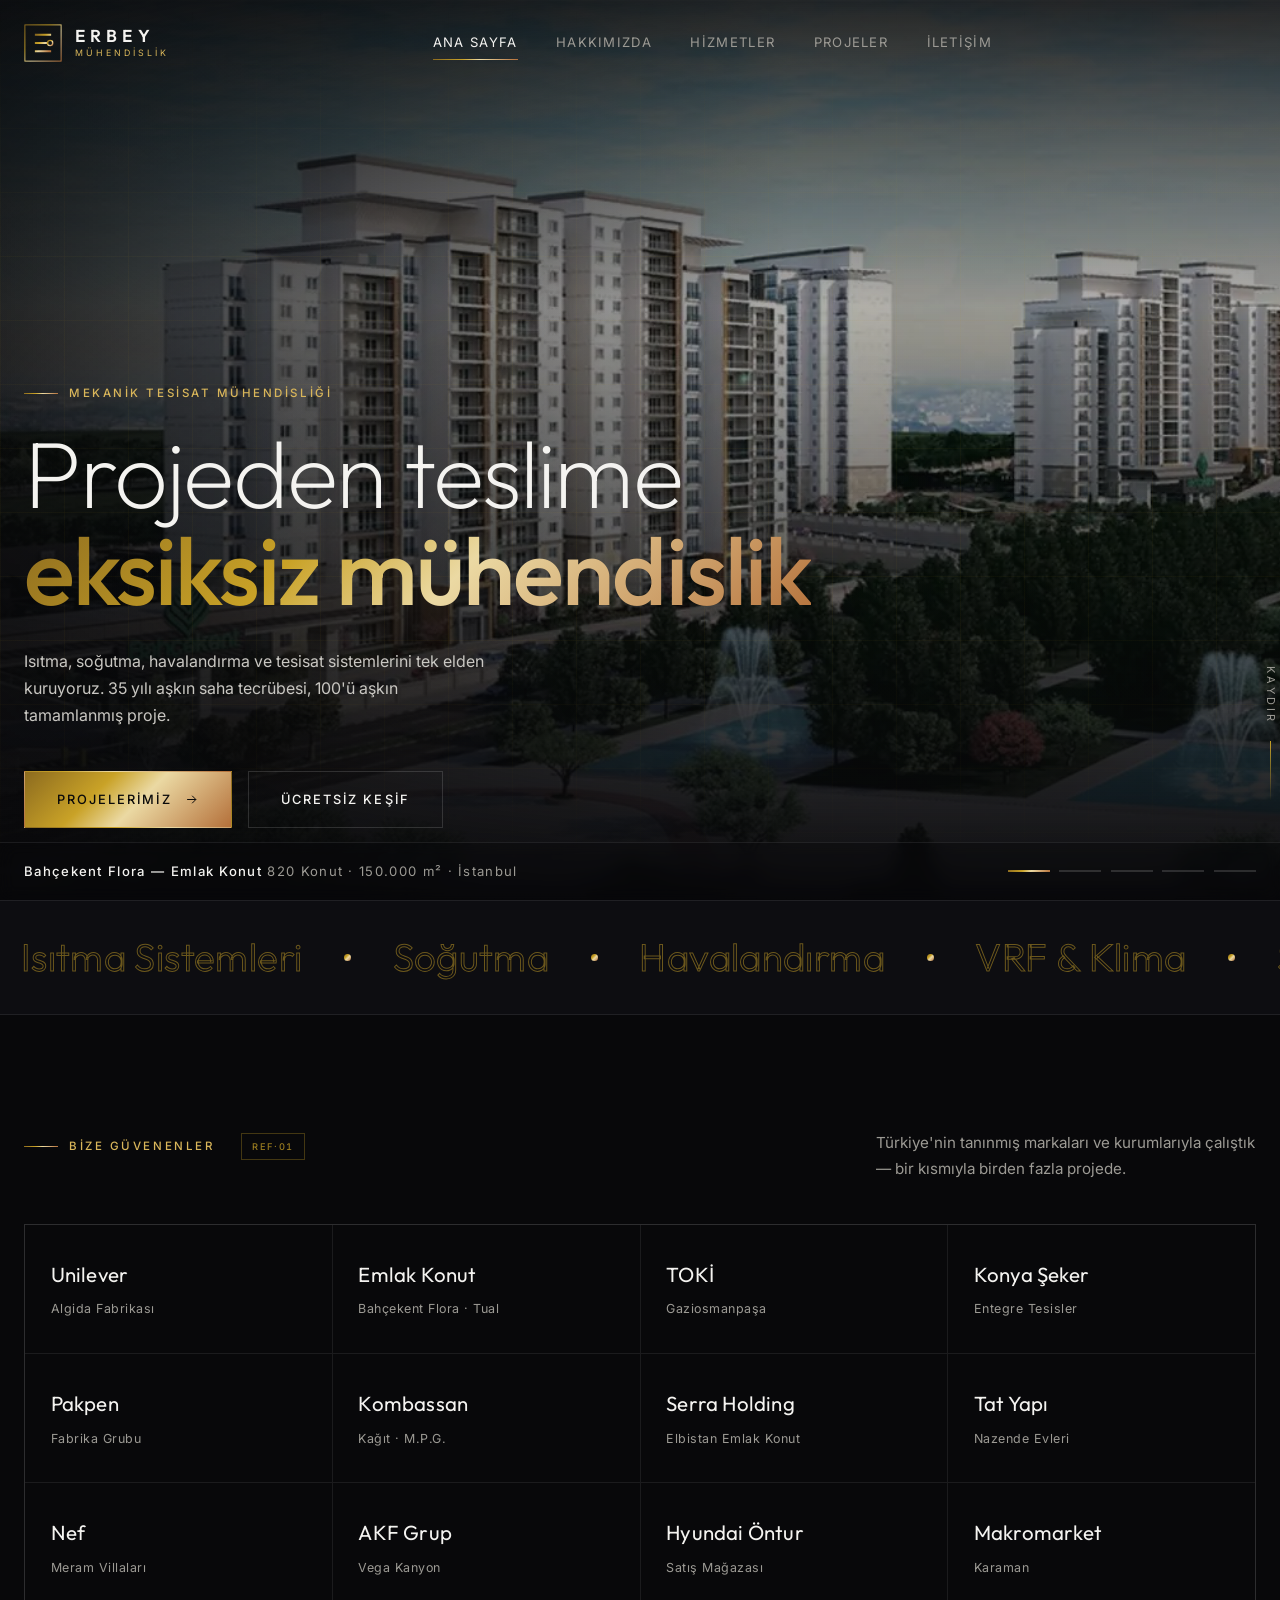
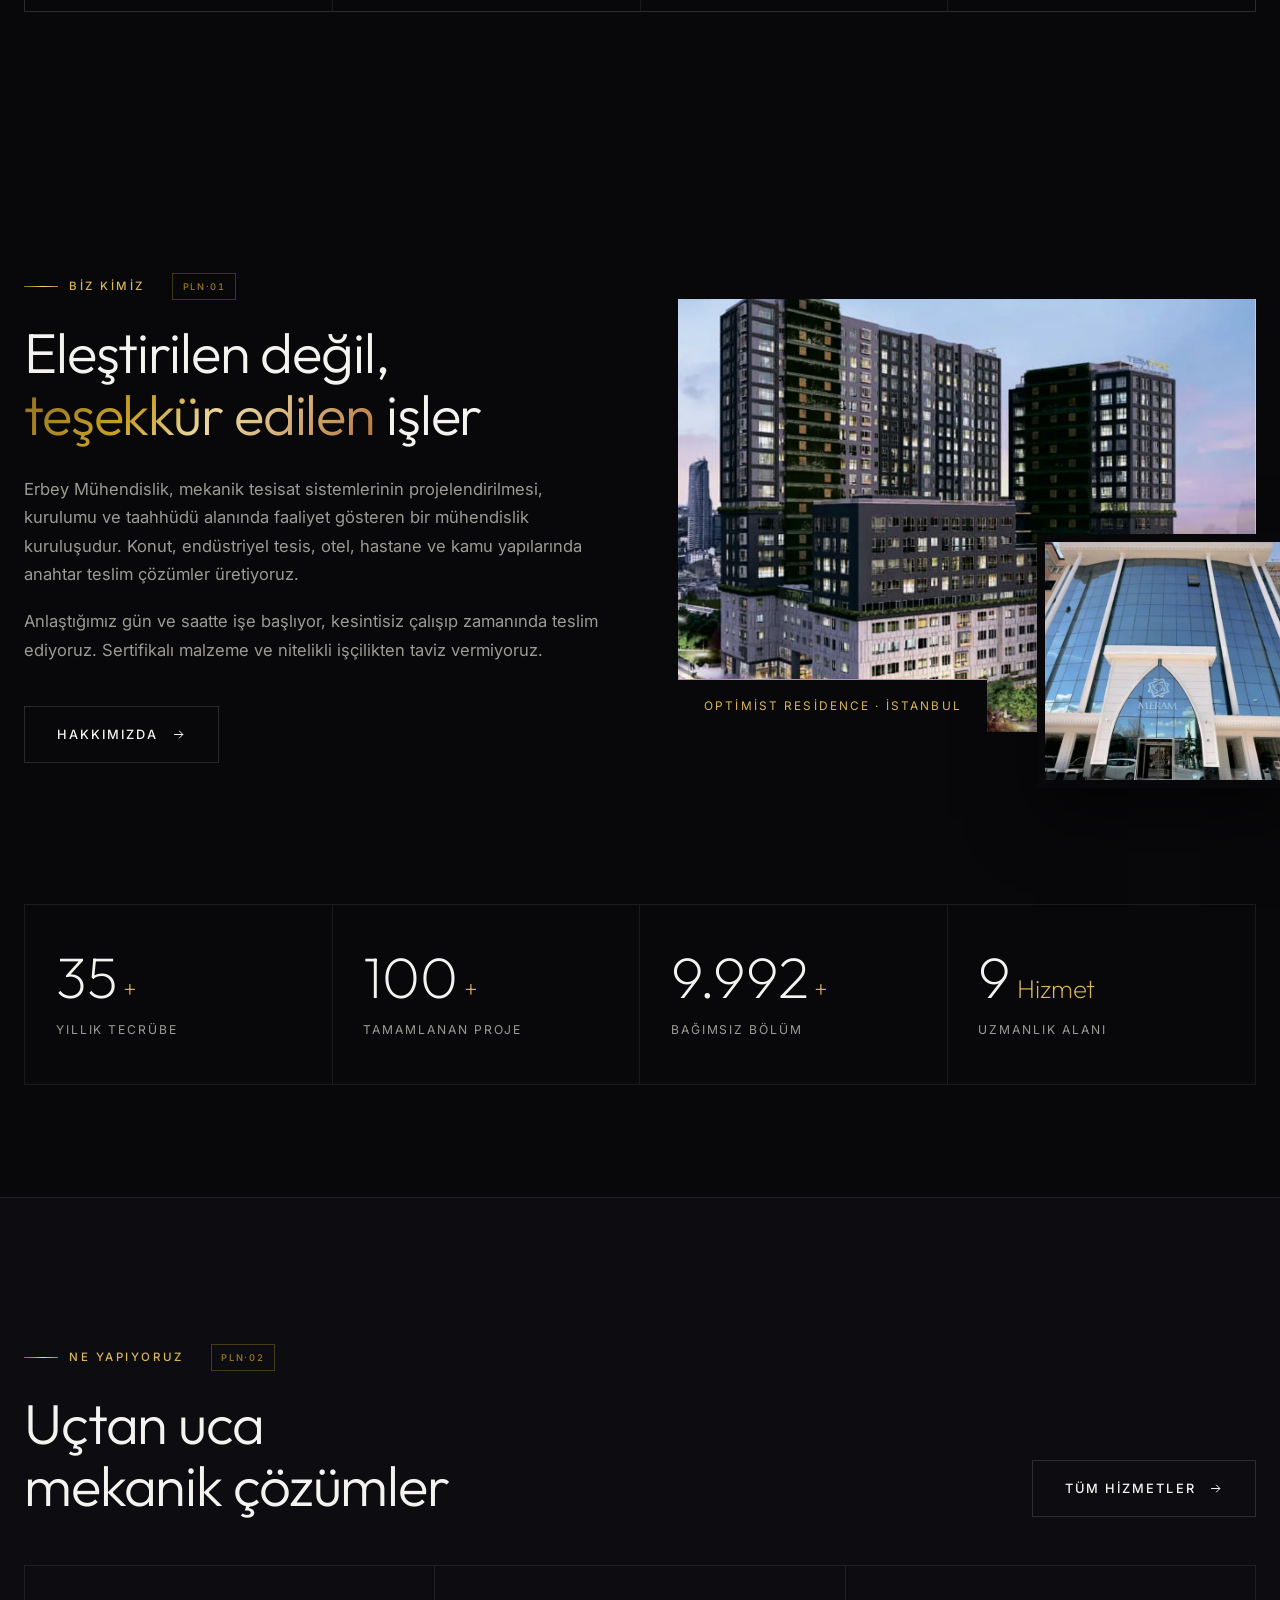
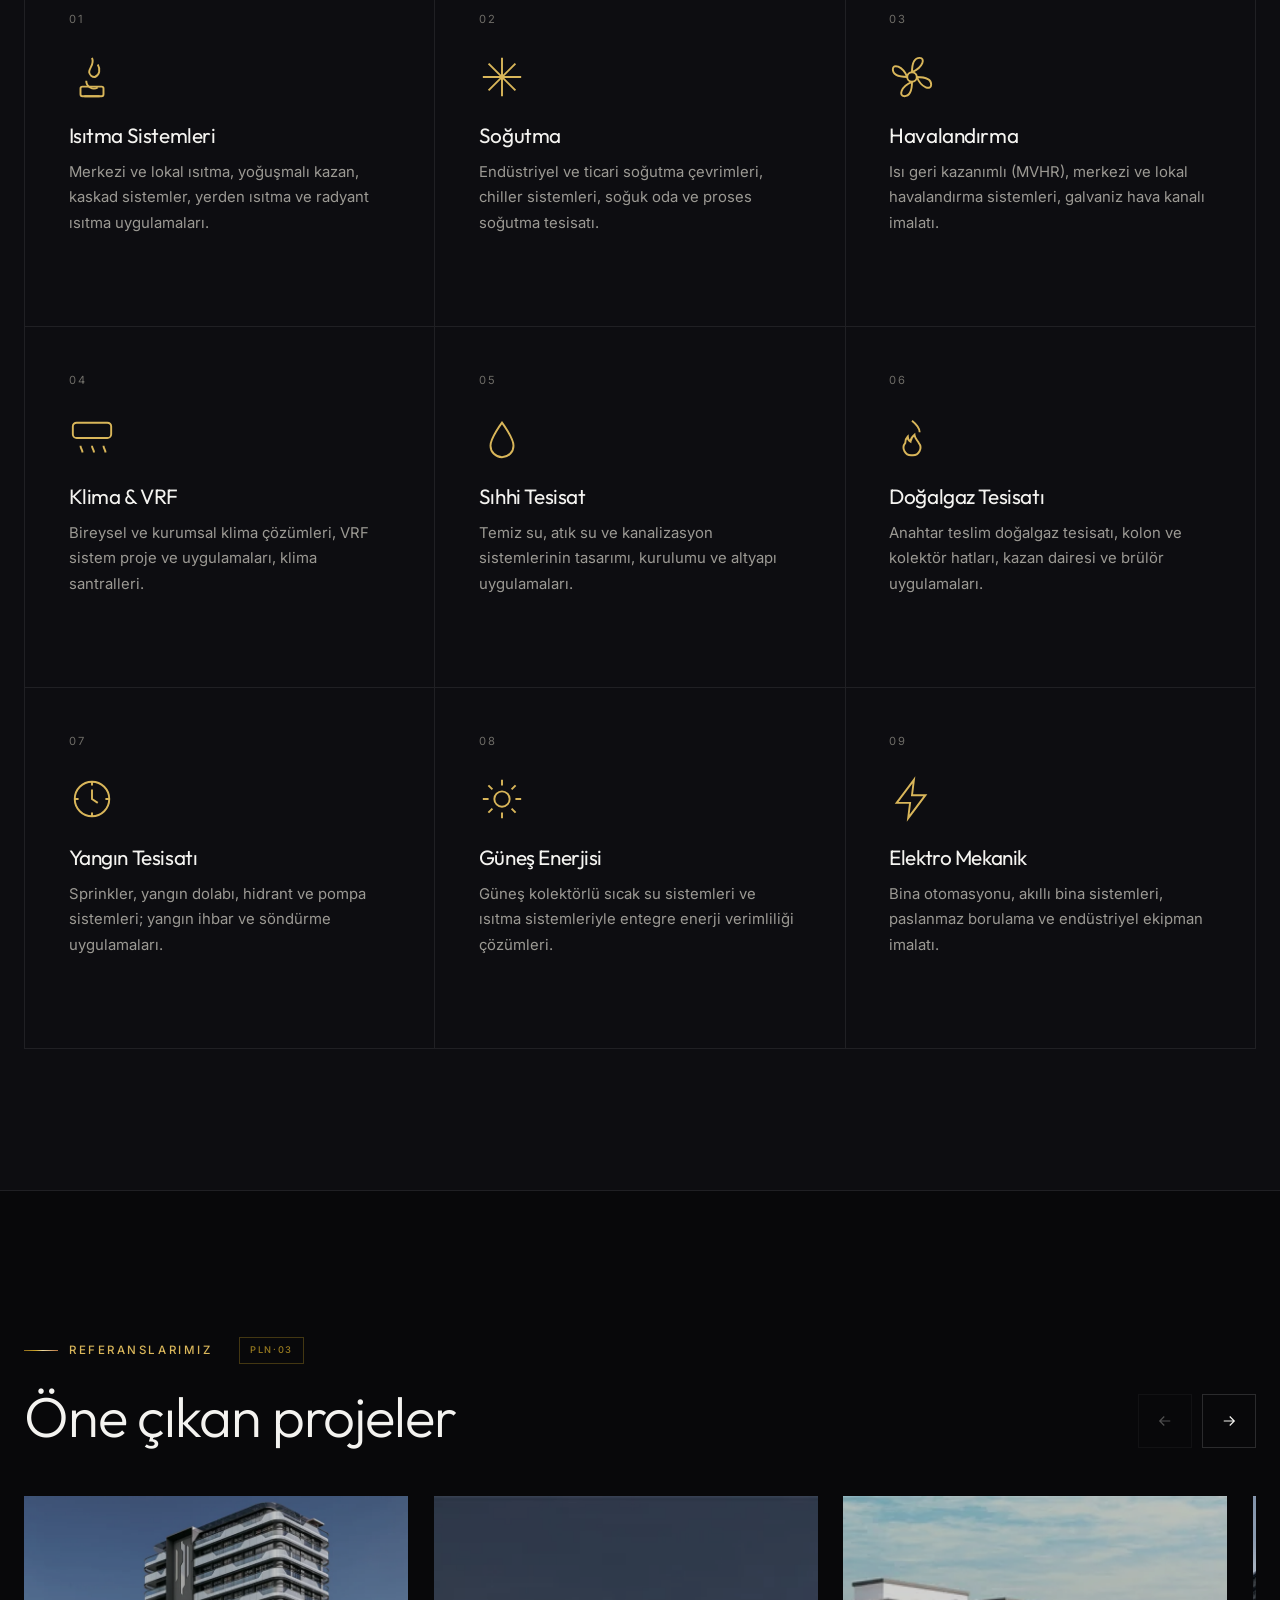
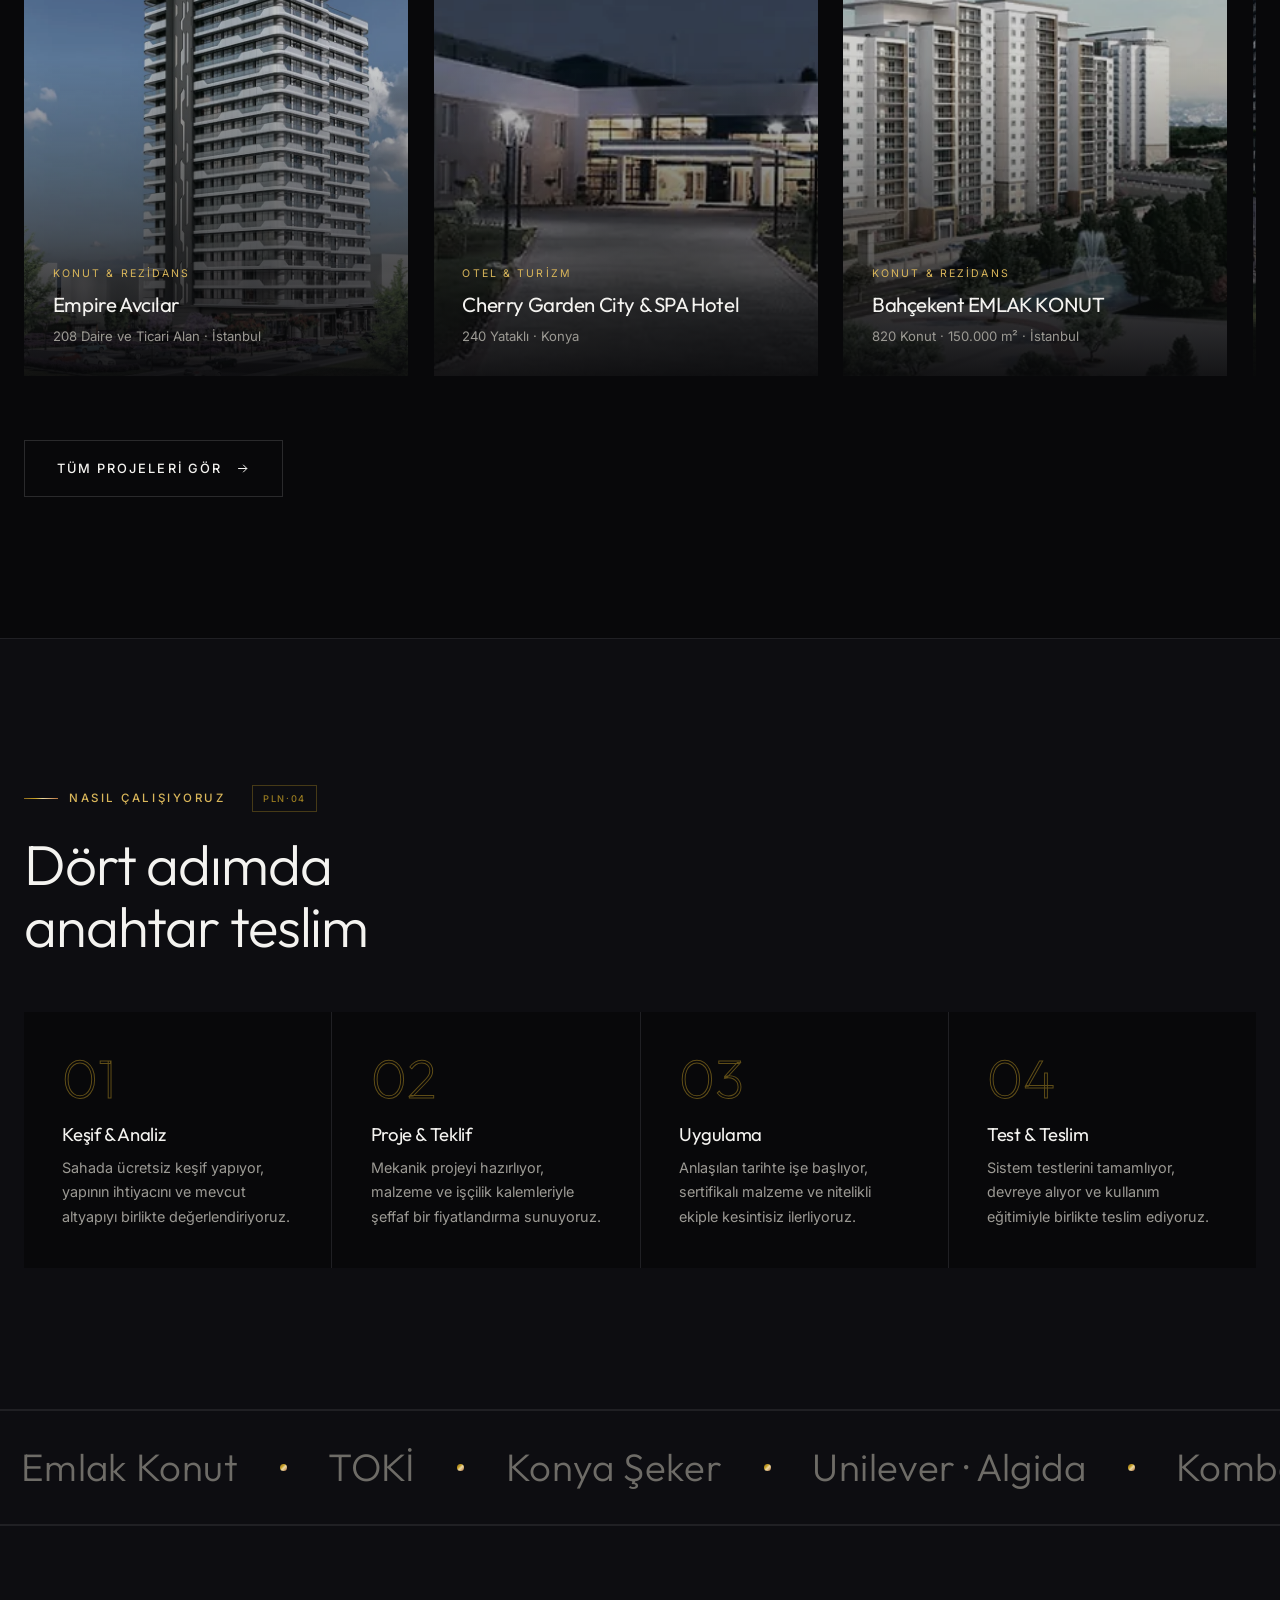
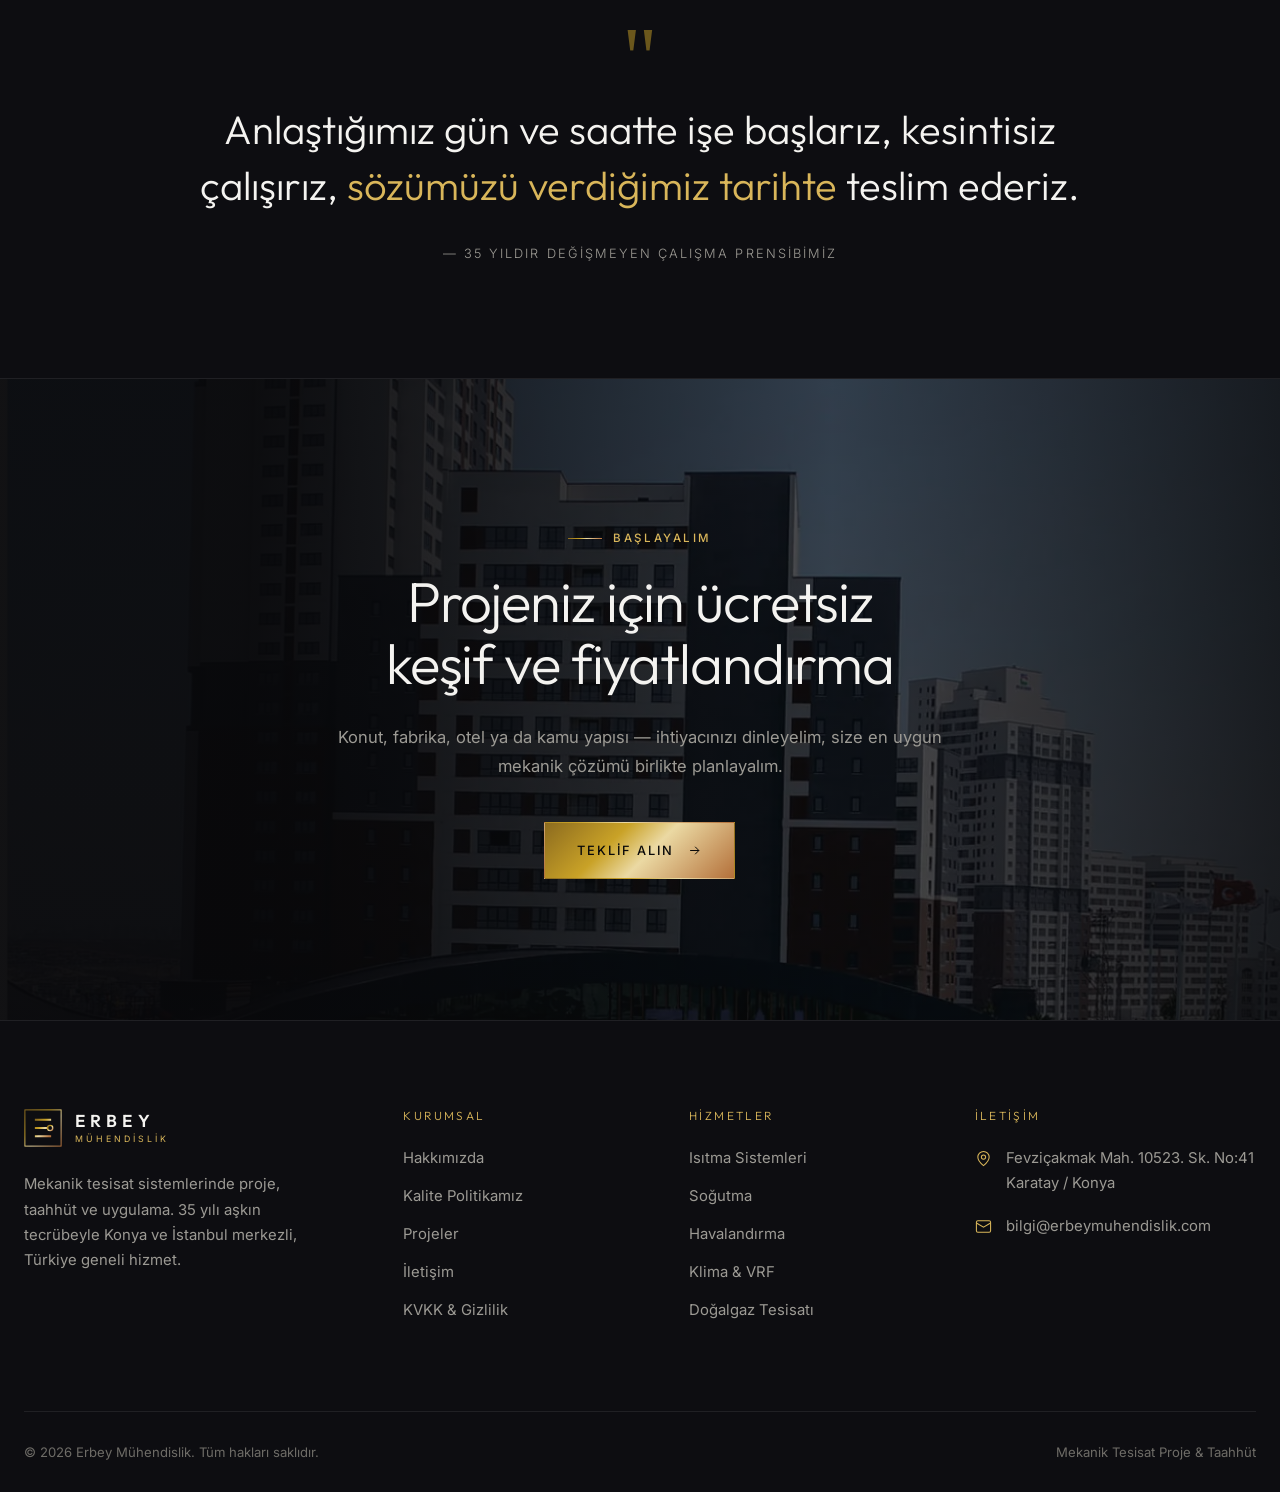
==== commit 08ec38b4: "CSS/JS referanslarına sürüm parametresi (önbellek kırıcı) Tarayıcılar statik dosyaları 4 saat önbell" ====
--- a/index.html
+++ b/index.html
@@ -22,7 +22,7 @@
 <link rel="preconnect" href="https://fonts.gstatic.com" crossorigin>
 <link href="https://fonts.googleapis.com/css2?family=Inter:wght@300;400;500&family=Outfit:wght@200;300;400;500;600&display=swap" rel="stylesheet">
 <link rel="preload" as="image" href="assets/img/projeler/bahcekent-flora-emlak-konut-istanbul-1600.webp" type="image/webp">
-<link rel="stylesheet" href="assets/css/style.css">
+<link rel="stylesheet" href="assets/css/style.css?v=20260801">
 
 <script type="application/ld+json">
 {
@@ -563,7 +563,7 @@
   <svg viewBox="0 0 24 24" fill="none" stroke="currentColor" stroke-width="1.6"><path d="M12 19V5M5 12l7-7 7 7"/></svg>
 </button>
 
-<script src="assets/js/projects.js"></script>
-<script src="assets/js/main.js"></script>
+<script src="assets/js/projects.js?v=20260801"></script>
+<script src="assets/js/main.js?v=20260801"></script>
 </body>
 </html>
